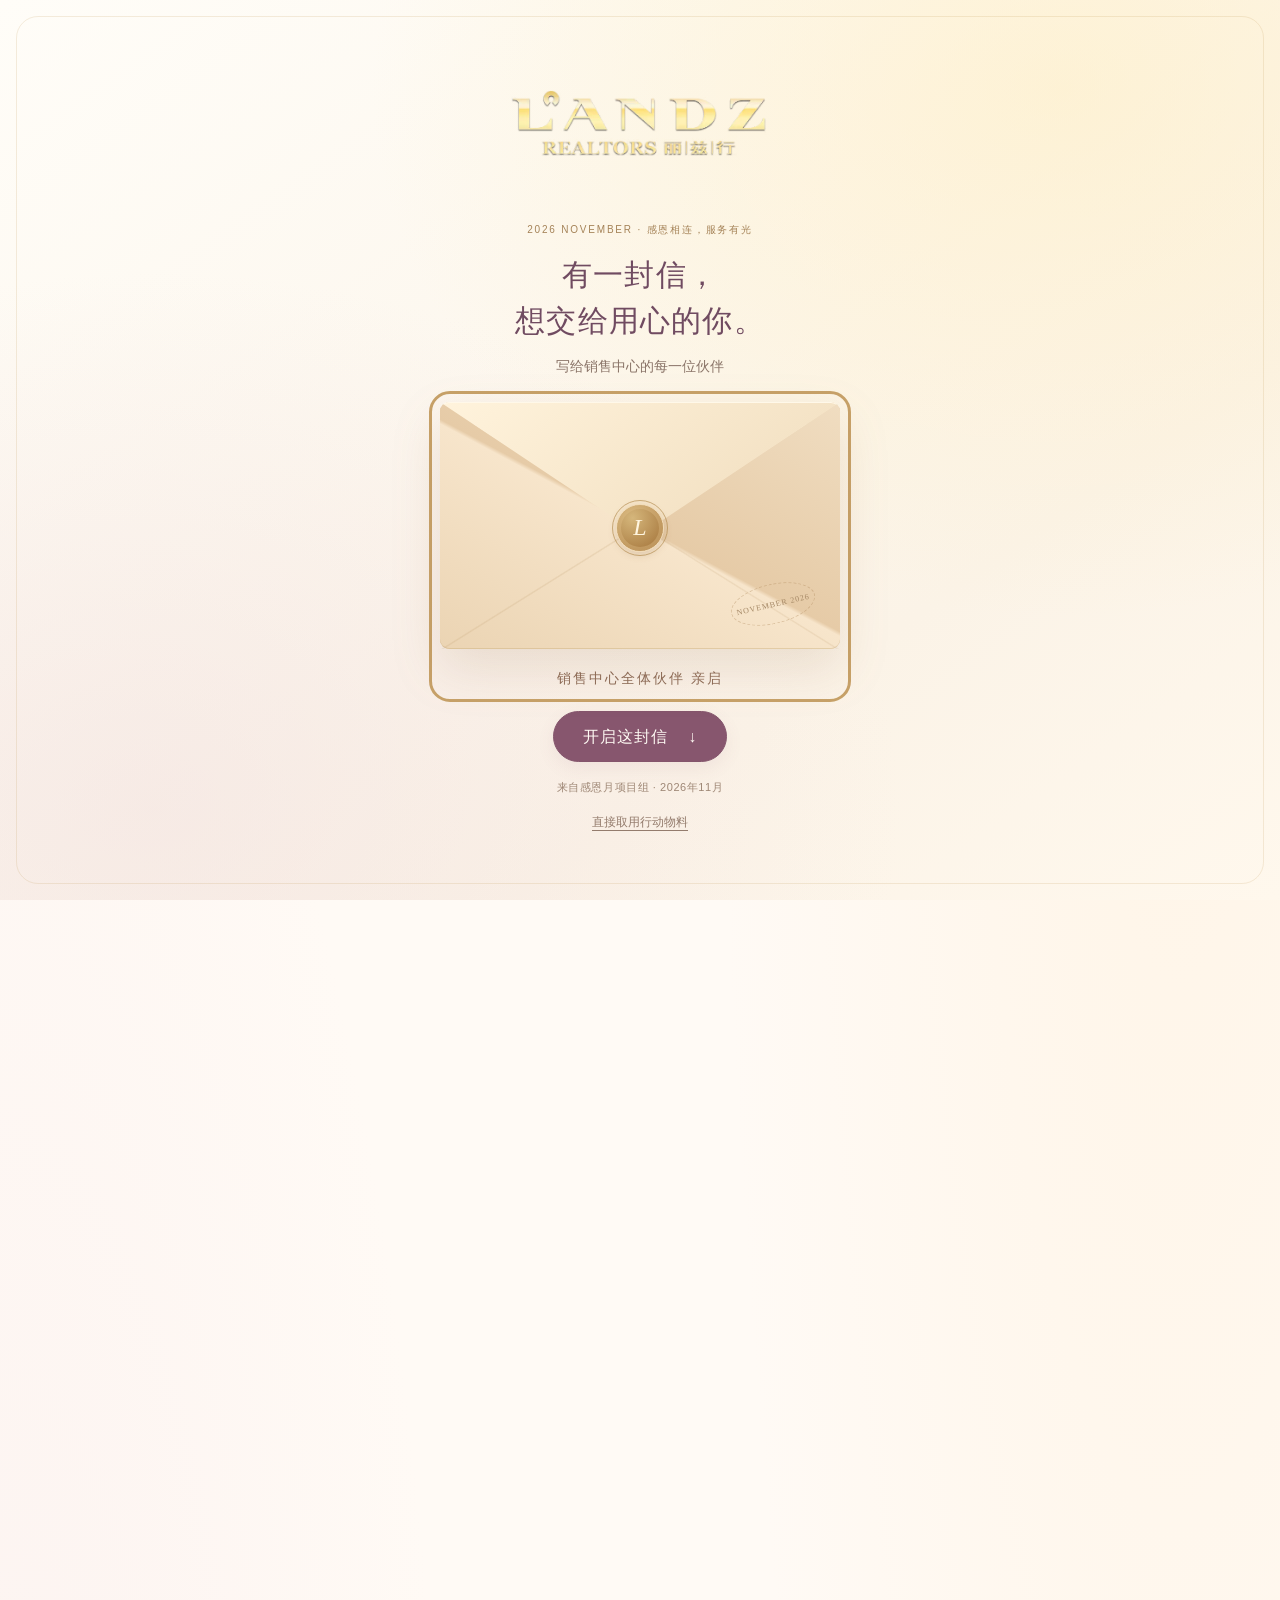
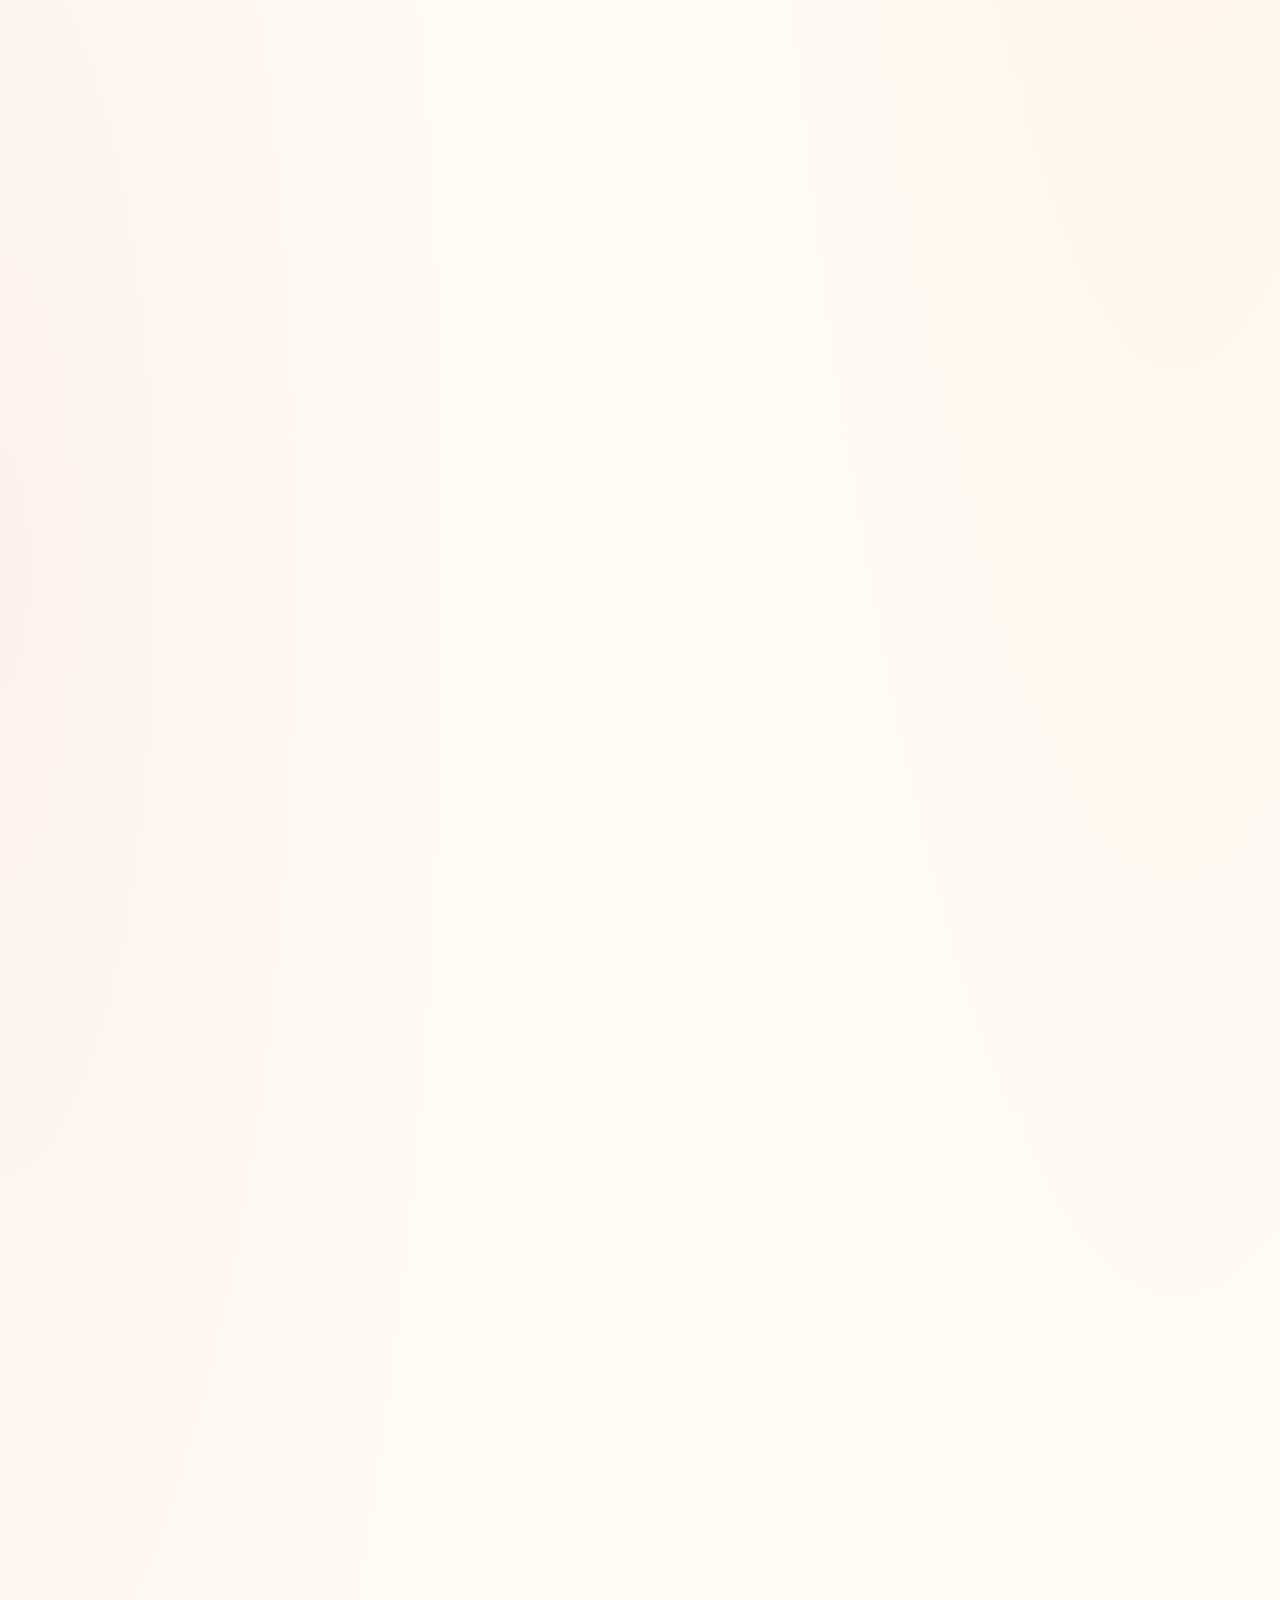
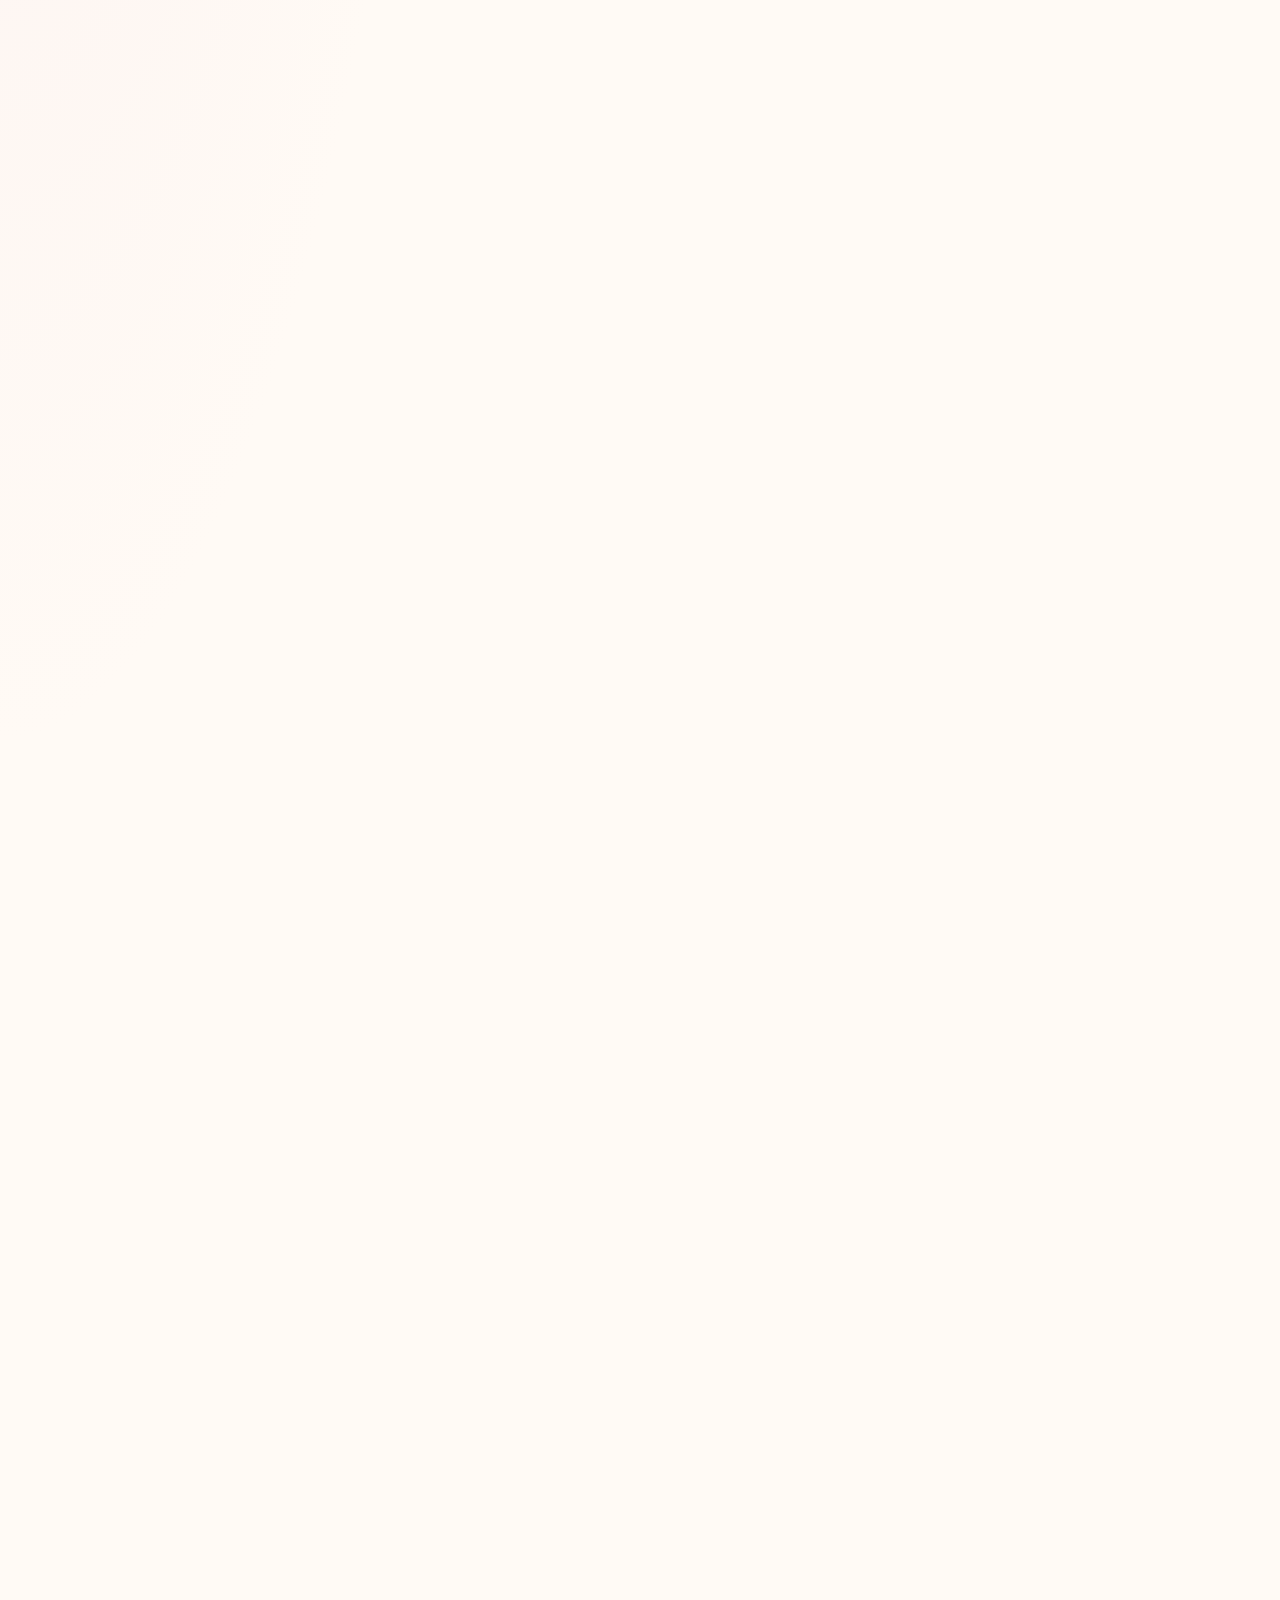
==== index.html @ ee21bde1 "Publish Shenzhen gratitude website" ====
<!doctype html>
<html lang="zh-CN">
<head>
  <meta charset="utf-8">
  <meta name="viewport" content="width=device-width,initial-scale=1,viewport-fit=cover">
  <meta name="theme-color" content="#fff8ee">
  <meta name="description" content="丽兹行深圳感恩连接行动包。制作线上贺卡、选用表达文案、挑选伴手礼。">
  <title>丽兹行深圳感恩连接行动包｜贺卡・文案・伴手礼</title>
  <link rel="stylesheet" href="style.css?v=20261102-scene-directory">
  <link rel="stylesheet" href="card-maker.css?v=20261102-professional-trim-v2">
  <link rel="stylesheet" href="inline-material-upload.css?v=20261102-professional-trim-v2">
  <link rel="stylesheet" href="private-feedback.css?v=20261102-professional-trim-v2">
  <link rel="stylesheet" href="shenzhen.css?v=20261110-records">
  <link rel="stylesheet" href="featured-request.css?v=20261110-feedback-visibility">
  <link rel="stylesheet" href="gift-materials.css?v=20261111-gift-materials">
</head>
<body class="letter-arrival">
  <div class="site-grain" aria-hidden="true"></div>
  <section id="letter-entry" class="letter-entry" role="dialog" aria-modal="true" aria-labelledby="letter-entry-title" aria-busy="true">
    <div class="letter-entry-inner">
      <div class="entry-brand"><img src="assets/landz-logo.png" alt="LANDZ REALTORS 丽兹行"></div>
      <p class="entry-kicker">2026 NOVEMBER · 感恩相连，服务有光</p>
      <h1 id="letter-entry-title">有一封信，<br>想交给用心的你。</h1>
      <p class="entry-intro">写给销售中心的每一位伙伴</p>
      <button id="open-partner-letter" class="envelope-open" type="button" aria-label="开启写给伙伴的信" disabled>
        <span class="envelope-art" aria-hidden="true"><span class="envelope-back"></span><span class="envelope-note"><small>致销售中心全体伙伴</small><strong>谢谢你的每一份用心</strong></span><span class="envelope-flap"></span><span class="envelope-front"></span><span class="envelope-seal">L</span></span>
        <span class="envelope-address">销售中心全体伙伴 亲启</span>
      </button>
      <button class="entry-open-label" type="button" data-open-letter disabled><span id="entry-open-text">正在准备这封信…</span><span aria-hidden="true">↓</span></button>
      <p class="entry-footnote">来自感恩月项目组 · 2026年11月</p>
      <button id="skip-letter-entry" class="entry-skip" type="button" disabled>直接取用行动物料</button>
    </div>
  </section>
  <header class="site-header">
    <a class="brand" href="./" aria-label="丽兹行深圳感恩连接行动包首页"><span class="brand-mark"><img src="assets/landz-logo.png" alt="LANDZ REALTORS 丽兹行"></span><span class="brand-chinese">丽兹行<span>深圳感恩连接行动包</span></span></a>
    <div class="header-right"><span class="month-label">NOVEMBER · 2026</span></div>
  </header>
  <main id="app"><div class="loading-state"><span class="loading-orbit"></span><p>正在打开感恩连接行动包…</p></div></main>
  <footer class="site-footer"><span>LANDZ · 丽兹行</span><p>让感谢被听见，让服务被感受到。</p><div><a href="#start">回到伙伴来信</a><a href="qr.html">行动包二维码</a></div></footer>
  <nav id="mobile-nav" class="mobile-nav" aria-label="行动快捷导航"></nav>
  <div id="toast" class="toast" role="status" aria-live="polite"></div>
  <script src="backend-config.js?v=20261110-jinshuju-success"></script>
  <script src="supabase-adapter.js?v=20261102-professional-trim-v2"></script>
  <script src="assets.js?v=20261102-professional-trim-v2"></script>
  <script src="content-data.js?v=20261103-shanghai-report"></script>
  <script src="shenzhen-content.js?v=20261110-order"></script>
  <script src="gift-materials.js?v=20261111-gift-materials"></script>
  <script src="feedback-form.js?v=20261110-feedback-visibility"></script>
  <script src="card-maker.js?v=20261105-duplex-original-logo"></script>
  <script src="inline-material-upload.js?v=20261102-professional-trim-v2"></script>
  <script src="private-feedback.js?v=20261102-professional-trim-v2"></script>
  <script src="app.js?v=20261111-gift-materials"></script>
</body>
</html>
---- style.css ----
@charset "UTF-8";
:root{--ink:#292337;--muted:#766d81;--purple:#725691;--purple-dark:#604376;--lilac:#f0e8f8;--lilac-light:#f8f5fc;--line:#e8e1ef;--gold:#b6945e;--white:#fff;--radius:22px;--shadow:0 16px 48px #4a2a6a09;font-family:Inter,"PingFang SC","Microsoft YaHei",sans-serif;color:var(--ink);background:#fcfafc;font-synthesis:none;scroll-behavior:smooth}
*{box-sizing:border-box}body{margin:0}a{color:inherit;text-decoration:none}button,input,select,textarea{font:inherit}button,a,input,select,textarea{-webkit-tap-highlight-color:transparent}button{cursor:pointer}button:focus-visible,a:focus-visible,input:focus-visible,select:focus-visible,textarea:focus-visible{outline:3px solid #b09ac8;outline-offset:3px}button:disabled{cursor:default;opacity:.55}img{max-width:100%}.site-grain{position:fixed;inset:0;pointer-events:none;opacity:.13;z-index:-1;background-image:url("data:image/svg+xml,%3Csvg viewBox='0 0 180 180' xmlns='http://www.w3.org/2000/svg'%3E%3Cfilter id='n'%3E%3CfeTurbulence type='fractalNoise' baseFrequency='.8' numOctaves='3' stitchTiles='stitch'/%3E%3C/filter%3E%3Crect width='100%25' height='100%25' opacity='.22' filter='url(%23n)'/%3E%3C/svg%3E")}.site-header{max-width:1280px;margin:auto;padding:25px 42px;display:flex;align-items:center;justify-content:space-between;gap:20px}.brand{display:flex;align-items:center;gap:13px}.brand-mark{font-family:Georgia,serif;color:var(--purple);font-size:28px;letter-spacing:1.7px}.brand-chinese{border-left:1px solid #cbbddd;padding-left:13px;font-size:15px;font-weight:700;line-height:1.35;letter-spacing:1px}.brand-chinese>span{display:block;font-size:10px;font-weight:400;letter-spacing:.8px;color:var(--muted);margin-top:3px}.header-right{display:flex;align-items:center;gap:26px}.month-label{font-size:10px;color:var(--muted);letter-spacing:1.8px}.admin-link{font-size:12px;color:var(--muted)}.admin-link span{padding-left:7px}.page-shell{max-width:1180px;margin:auto;padding:0 26px}.hero{padding:56px 60px 46px;background:linear-gradient(115deg,#eee6f7 0%,#f8f2fa 58%,#f3ede4 100%);border:1px solid #e9dff0;position:relative;overflow:hidden;border-radius:30px}.hero:after{content:"";position:absolute;width:330px;height:330px;right:-100px;top:-90px;border:1px solid #c6b48b50;border-radius:50%;box-shadow:0 0 0 44px #cfb8a910,0 0 0 88px #cfb8a90c;pointer-events:none}.eyebrow{margin:0 0 19px;font-size:11px;font-weight:600;letter-spacing:2.6px;color:var(--purple)}.hero h1{font-weight:500;letter-spacing:1px;font-size:clamp(34px,4.1vw,56px);line-height:1.25;margin:0 0 22px;max-width:700px}.hero h1 em{font-style:normal;color:var(--purple)}.hero .hero-copy{max-width:650px;line-height:1.9;font-size:15px;color:#64576e;margin:0}.hero .hero-copy p{margin:0}.hero-bottom{margin-top:28px;display:flex;flex-wrap:wrap;gap:10px;align-items:center}.pill{display:inline-flex;align-items:center;gap:7px;font-size:11px;border-radius:30px;padding:8px 12px;border:1px solid #d6c8e5;color:#6c527e;background:#ffffff75}.pill:before{content:"";width:5px;height:5px;background:var(--gold);border-radius:50%}.hero-note{font-size:11px;color:#877b8d;letter-spacing:.5px;margin:24px 0 0}.view-switch{display:flex;gap:4px;background:#eee8f1;padding:4px;border-radius:12px;width:max-content;margin:25px 0 0}.view-switch a{padding:9px 16px;font-size:12px;border-radius:8px;color:var(--muted)}.view-switch a.active{background:white;color:var(--purple);box-shadow:0 2px 8px #50405c0c}.quick-grid{display:grid;grid-template-columns:repeat(4,1fr);gap:15px;margin:27px 0 45px}.quick-card{background:var(--white);border:1px solid var(--line);border-radius:18px;padding:22px;display:flex;flex-direction:column;min-height:163px;box-shadow:var(--shadow);transition:.2s}.quick-card:hover{transform:translateY(-3px);border-color:#c8b3df}.quick-top{display:flex;justify-content:space-between;align-items:center}.quick-icon{display:grid;place-items:center;width:36px;height:36px;background:var(--lilac-light);color:var(--purple);border-radius:11px;font-size:19px}.quick-number{font:11px Georgia,serif;color:#b2a3bf}.quick-card h3{font-size:17px;font-weight:600;margin:18px 0 8px}.quick-card p{font-size:12px;color:var(--muted);margin:0;line-height:1.65}.quick-card .arrow{margin-left:auto;color:var(--purple);font-size:15px}.section{margin:48px 0;scroll-margin-top:24px}.section-heading{display:flex;justify-content:space-between;gap:16px;align-items:flex-end;margin-bottom:20px;padding-bottom:14px;border-bottom:1px solid var(--line);position:relative}.section-heading:after{content:"";position:absolute;left:0;bottom:-1px;width:56px;height:2px;background:var(--gold)}.section-kicker{color:var(--gold);letter-spacing:2px;font-size:10px;margin:0 0 7px}.section h2{font-size:25px;font-weight:500;margin:0;letter-spacing:.5px}.section-intro{font-size:13px;color:var(--muted);line-height:1.8;max-width:680px;margin:12px 0 0}.section-number{font:italic 29px Georgia,serif;color:#d8c8e4}.section-link{font-size:12px;color:var(--purple);white-space:nowrap}.consensus-grid{display:grid;grid-template-columns:1.2fr 1fr;gap:18px}.surface{background:white;border:1px solid var(--line);border-radius:var(--radius);padding:28px;box-shadow:var(--shadow)}.surface h3{font-size:17px;margin:0 0 12px;font-weight:600}.surface p{line-height:1.85;color:#6c6275;font-size:13px;margin:0}.surface .reading p{margin:0}.surface .reading>*+*{margin-top:0}.consensus-main{background:linear-gradient(130deg,#f6f0fb,#fff);padding:32px}.quote-line{font-size:22px!important;line-height:1.65!important;color:#6c4d87!important;font-weight:500;margin-bottom:16px!important}.small-chapter{display:flex;gap:13px;padding:14px 0;border-top:1px solid var(--line)}.small-chapter:first-child{border-top:0;padding-top:0}.small-chapter:last-child{padding-bottom:0}.small-chapter>b{font:16px Georgia,serif;color:var(--gold);min-width:24px}.small-chapter h4{font-size:13px;margin:0 0 4px}.small-chapter p{font-size:12px;line-height:1.75}.callout{display:flex;gap:15px;align-items:flex-start;background:var(--lilac-light);border-left:3px solid #b599d2;border-radius:0 12px 12px 0;padding:17px 20px;margin-top:17px;font-size:12px;color:#72607f;line-height:1.85}.callout p{margin:0}.callout strong{color:#665174}.action-steps{display:flex;gap:20px;margin-top:22px}.action-step{display:flex;gap:10px;flex:1;font-size:12px;line-height:1.7;color:var(--muted)}.action-step b{display:grid;place-items:center;flex:0 0 24px;height:24px;border-radius:50%;background:#eadff3;color:var(--purple);font-size:10px}.filters{display:flex;gap:8px;flex-wrap:wrap;margin-bottom:18px}.filter-btn{padding:9px 15px;border:1px solid var(--line);background:white;border-radius:30px;color:#7c6b88;font-size:12px}.filter-btn.active{background:var(--purple);color:white;border-color:var(--purple)}.message-grid{display:grid;grid-template-columns:repeat(2,1fr);gap:16px}.message-card{border:1px solid var(--line);border-radius:18px;background:white;overflow:hidden}.message-card summary{cursor:pointer;list-style:none;display:flex;align-items:center;justify-content:space-between;padding:21px 23px;gap:14px}.message-card summary::-webkit-details-marker{display:none}.message-card summary:after{content:"+";font-size:20px;color:#aa91be;font-weight:300}.message-card[open] summary:after{content:"−"}.message-card h3{font-size:15px;line-height:1.6;margin:0}.message-card .message-inner{padding:0 23px 23px}.tags{display:flex;flex-wrap:wrap;gap:6px;margin-bottom:12px}.tag{font-size:10px;line-height:1.6;padding:3px 8px;border-radius:5px;background:#f3edf7;color:#896d9d}.tag.gold{background:#f8f2e7;color:#9d7a41}.message-text{font-size:13px;line-height:1.95;white-space:pre-wrap;margin:0;color:#5e5567}.message-tip{font-size:11px;line-height:1.7;color:#9b8ba7;margin-top:14px}.card-actions{display:flex;gap:8px;flex-wrap:wrap;margin-top:17px}.btn{display:inline-flex;align-items:center;justify-content:center;gap:8px;border:1px solid #d9cce5;border-radius:9px;padding:10px 15px;font-size:12px;line-height:1.35;color:var(--purple);background:white;min-height:38px}.btn.primary{background:var(--purple);color:white;border-color:var(--purple)}.btn.soft{background:#f5effa;border-color:transparent}.btn:hover{filter:brightness(.97)}.gift-grid{display:grid;grid-template-columns:repeat(3,1fr);gap:16px}.gift-card{border:1px solid var(--line);border-radius:18px;background:#fff;padding:23px;display:flex;flex-direction:column;min-height:300px}.gift-symbol{display:grid;place-items:center;width:44px;height:44px;border-radius:50%;background:linear-gradient(150deg,#f7f0fb,#eee4f6);color:#9a7cad;font-size:22px;margin-bottom:20px}.gift-card h3{font-size:16px;line-height:1.6;margin:0 0 10px}.gift-price{color:var(--purple);font-size:13px;font-weight:600;margin:0 0 14px}.gift-card dl{font-size:11px;line-height:1.8;margin:0 0 15px}.gift-card dt{color:#a395aa;display:inline}.gift-card dt:after{content:" · "}.gift-card dd{display:inline;margin:0;color:#6d6276}.gift-card dd:after{content:"";display:block}.gift-link{margin-top:auto}.gift-link small{display:block;color:#a08eac;font-size:10px;margin-top:8px;line-height:1.6}.gift-note{font-size:11px!important;color:#9c8da8!important;line-height:1.7!important;margin-top:11px!important}.material-list{display:grid;grid-template-columns:repeat(2,1fr);gap:14px}.material-row{display:flex;align-items:center;gap:16px;padding:20px;border:1px solid var(--line);border-radius:15px;background:white}.file-icon{font-size:11px;font-weight:700;display:grid;place-items:center;flex:0 0 42px;height:49px;border:1px solid #d9cce7;border-radius:8px;color:#8b6da0;background:#f8f3fc}.file-info{min-width:0;flex:1}.file-info h3{font-size:13px;margin:0 0 6px;overflow-wrap:anywhere}.file-info p{font-size:10px;color:var(--muted);margin:0;line-height:1.7}.material-row .btn{font-size:11px;padding:8px 11px;min-height:34px}.empty-state{padding:29px;border:1px dashed #d7c7e2;border-radius:18px;background:#fbf8fe;text-align:center;grid-column:1/-1}.empty-state strong{display:block;font-size:15px;color:#7e648f;font-weight:500;margin-bottom:8px}.empty-state p{font-size:12px;color:var(--muted);margin:0;line-height:1.85}.professional-intro{display:grid;grid-template-columns:repeat(2,1fr);gap:16px;margin-bottom:18px}.professional-card{border:1px solid var(--line);border-radius:15px;padding:21px;background:white}.professional-card h3{font-size:14px;margin:0 0 9px}.professional-card p{font-size:12px;color:var(--muted);margin:0;line-height:1.8}.editor-field{display:block;font-size:12px;color:#7a648a;margin-bottom:9px}.transaction-editor{width:100%;min-height:220px;resize:vertical;border:1px solid #d9cbe5;border-radius:12px;padding:18px;color:#655771;line-height:1.85;font-size:13px;background:#fff}.story-layout{display:grid;grid-template-columns:1fr 1fr;gap:18px}.story-banner{background:linear-gradient(130deg,#ece2f5,#f7f2ed);padding:34px;border:1px solid #e5daed;border-radius:22px}.story-banner h3{font-size:27px;font-weight:500;line-height:1.5;margin:0 0 17px;color:#705086}.story-banner p{font-size:13px;line-height:1.9;color:#806c8c;margin:0}.story-question{font-size:14px!important;margin-top:20px!important;color:#715185!important}.generic-list{margin:0;padding:0;list-style:none}.generic-list li{padding:9px 0;border-bottom:1px solid #eee7f3;font-size:13px;line-height:1.85;color:#6b6073}.generic-list li:last-child{border-bottom:0}.generic-list li strong{color:#6b4e80}.reading{font-size:13px;line-height:1.9;color:#6d6176}.reading p{margin:0}.reading ul{padding-left:19px;margin:0}.reading li{margin:0}.reading strong{color:#6e4d87}.reading h4{font-size:14px;color:#5e456f;margin:12px 0 4px}.reading h4:first-child{margin-top:0}.reading .property{margin:5px 0}.reading .property-label{font-weight:600;color:#76568b}.reading .property .reading{display:inline}.reading .reading-array{display:grid;gap:7px}.reading .reading-object{border-left:2px solid #e5d7ef;padding-left:13px;margin:10px 0}.reading .reading-object:first-child{margin-top:0}.project-hero{padding-bottom:34px}.project-hero h1{font-size:40px}.project-nav{display:flex;gap:7px;flex-wrap:wrap;margin:25px 0 0}.project-nav a{font-size:11px;color:#7d658e;padding:8px 11px;background:#ffffff80;border:1px solid #ded0e8;border-radius:7px}.metric-grid{display:grid;grid-template-columns:repeat(3,1fr);gap:14px;margin:24px 0}.metric-card{border:1px solid var(--line);border-radius:17px;padding:21px;background:white}.metric-card .label{font-size:11px;color:var(--muted);margin:0 0 9px}.metric-card strong{font:32px Georgia,serif;color:var(--purple);font-weight:400}.metric-card small{display:block;font-size:10px;color:#9a8ba5;line-height:1.6;margin-top:9px}.goal-headline{font-size:23px!important;color:#6f5084!important;font-weight:500;line-height:1.65!important;margin-bottom:19px!important}.goals-columns{display:grid;grid-template-columns:1fr 1fr;gap:18px}.goal-block{margin-top:20px}.goal-block h3{font-size:15px;color:#72518b;margin-bottom:10px}.numbered-item{display:flex;align-items:flex-start;gap:10px;margin:0;font-size:13px;line-height:1.95;color:#6e6277}.numbered-item>b{flex:0 0 20px;color:#8f6ca6}.numbered-item+.numbered-item{margin-top:0}.subgoal-grid{display:grid;grid-template-columns:repeat(3,1fr);gap:16px}.subgoal-card{border:1px solid var(--line);border-radius:20px;background:white;overflow:hidden}.subgoal-top{padding:25px;border-bottom:1px solid var(--line);background:#f9f5fc}.subgoal-top .no{font:30px Georgia,serif;color:#b9a1ca}.subgoal-top h3{font-size:18px;margin:13px 0 9px;line-height:1.55}.subgoal-top p{font-size:12px;color:var(--muted);line-height:1.85;margin:0}.subgoal-body{padding:23px}.support-label{font-size:10px;letter-spacing:1px;color:#ac8952;margin:0 0 12px}.support-item{padding:10px 0;border-bottom:1px solid var(--line)}.support-item:last-child{border-bottom:0}.support-item h4{font-size:13px;line-height:1.7;color:#74558a;margin:0 0 6px}.support-item p{font-size:11px;line-height:1.85;color:#8d7c99;margin:0}.foundation{margin-top:16px;border-top:1px dashed #dacde5;padding-top:14px}.foundation summary{font-size:11px;cursor:pointer;color:#8d7b99}.foundation .reading{font-size:11px;margin-top:10px}.role-grid{display:grid;grid-template-columns:repeat(5,1fr);gap:12px}.role-card{background:white;border:1px solid var(--line);border-radius:16px;padding:22px 18px}.role-card h3{font-size:14px;margin:0 0 12px;color:#73558a}.role-card .reading{font-size:11px;line-height:1.9}.timeline{position:relative;padding-left:25px}.timeline:before{content:"";position:absolute;top:15px;bottom:20px;width:1px;left:7px;background:#dfd1e9}.timeline-item{display:grid;grid-template-columns:125px 1fr;gap:18px;padding:0 0 24px;position:relative}.timeline-item:before{content:"";position:absolute;left:-22px;top:7px;width:9px;height:9px;background:#ac8cc4;border:2px solid #f7f1fc;border-radius:50%}.timeline-date{font-size:12px;color:#86619f;line-height:1.75;padding-top:2px}.timeline-content{border:1px solid var(--line);background:white;border-radius:15px;padding:20px 23px}.timeline-content h3{font-size:15px;margin:0 0 10px}.timeline-content .reading{font-size:12px}.timeline-meta{font-size:10px;color:#9b86a9;line-height:1.85;border-top:1px solid #eee6f5;padding-top:12px;margin-top:12px}.fees-grid{display:grid;grid-template-columns:1fr 1fr;gap:20px}.fee-table{width:100%;border-collapse:collapse;font-size:12px}.fee-table th{text-align:left;background:#f4edf9;font-size:11px;color:#8b6a9f;font-weight:500;padding:13px}.fee-table td{padding:12px 13px;border-bottom:1px solid #eee6f3;color:#786684}.fee-table td:last-child{font-weight:600;color:#78528e}.calculator{background:linear-gradient(145deg,#f4edf9,#fcf9ff);border:1px solid #e3d6ec;border-radius:19px;padding:27px}.calculator h3{font-size:17px;font-weight:500;color:#705285;margin:0 0 20px}.calc-field{margin-bottom:15px}.calc-field label{display:block;font-size:11px;color:#8b729c;margin-bottom:8px}.calc-field input{width:100%;padding:11px 12px;border:1px solid #daccdf;border-radius:8px;background:#ffffffcc;font-size:15px;color:#685172}.calc-output{border-top:1px solid #dfcfe9;padding-top:19px;display:flex;align-items:baseline;justify-content:space-between;gap:10px}.calc-output span{font-size:12px;color:#86619d}.calc-output strong{font:36px Georgia,serif;color:#77508d}.calc-output strong small{font-family:inherit;font-size:12px;padding-left:4px}.calc-explain{font-size:10px;color:#a08aae;line-height:1.8;margin:10px 0 0}.detail-panel{border:1px solid var(--line);border-radius:17px;background:white;margin-bottom:12px}.detail-panel>summary{cursor:pointer;padding:21px 24px;font-size:14px;font-weight:500;color:#705082}.detail-panel>.reading{padding:0 24px 24px}.wide-note{margin:25px 0 0;padding:18px 24px;background:#f4eef8;border-radius:13px;color:#8a719b;font-size:12px;line-height:1.9}.site-footer{max-width:1180px;margin:65px auto 0;border-top:1px solid var(--line);padding:30px 26px 35px;display:flex;align-items:center;gap:25px;flex-wrap:wrap;color:#9d8ba9}.site-footer>span{font:14px Georgia,serif;letter-spacing:1px;color:#8a6ba0}.site-footer p{font-size:11px;flex:1;margin:0}.site-footer>div{display:flex;gap:17px;font-size:10px}.mobile-nav{display:none}.toast{position:fixed;left:50%;bottom:28px;transform:translate(-50%,20px);background:#4c365e;color:white;font-size:12px;padding:13px 22px;border-radius:30px;box-shadow:0 10px 30px #4b2d6a20;opacity:0;pointer-events:none;transition:.2s;z-index:100}.toast.show{opacity:1;transform:translate(-50%,0)}.loading-state{min-height:60vh;display:grid;align-content:center;justify-items:center;gap:20px;font-size:13px;color:#9b83ad}.loading-orbit{width:38px;height:38px;border:1px solid #e1d2ed;border-top-color:#9776b0;border-radius:50%;animation:spin 1.2s linear infinite}@keyframes spin{to{transform:rotate(360deg)}}.error-state{margin:40px auto;max-width:600px;padding:35px;border:1px solid #e3d4eb;background:#f8f2fc;border-radius:20px;color:#8c699e;line-height:1.9}.error-state h1{font-size:22px}.print-label{display:none}.more-content{margin-top:18px}.more-content summary{font-size:12px;color:#8d729f;cursor:pointer}.more-content>.reading{margin-top:15px}.workshop-bar{display:flex;justify-content:space-between;gap:20px;align-items:center;margin-top:18px;padding:21px 25px;border:1px solid #e1d1ec;border-radius:15px;background:#f6f0fa}.workshop-bar h3{font-size:14px;margin:0 0 7px;color:#7b588f}.workshop-bar p{margin:0;font-size:11px;color:#9e87ad;line-height:1.8}.acceptance-card{border:1px solid var(--line);border-radius:17px;padding:24px;background:white}.audience-grid{display:grid;grid-template-columns:repeat(4,1fr);gap:12px}.audience-card{border:1px solid var(--line);border-radius:15px;padding:20px;background:white}.audience-card:first-child{background:#f3eaf9;border-color:#cdb3e0}.audience-card h3{font-size:14px;line-height:1.6;margin:0 0 8px;color:#77528f}.audience-card p{font-size:11px;line-height:1.9;color:#8f799e;margin:0}.table-wrap{overflow:auto;border:1px solid var(--line);border-radius:14px}.data-table{width:100%;border-collapse:collapse;font-size:12px;background:white}.data-table th{background:#f5f0f9;color:#8b6e9e;font-size:11px;text-align:left;font-weight:500}.data-table th,.data-table td{padding:13px 15px;line-height:1.8;vertical-align:top;border-bottom:1px solid #eee6f3}.data-table td{color:#786883}.data-table tr:last-child td{border-bottom:0}.jump-target{scroll-margin-top:20px}
@media(max-width:1000px){.hero{padding:43px}.role-grid{grid-template-columns:repeat(3,1fr)}.subgoal-grid{grid-template-columns:1fr}.subgoal-card{display:grid;grid-template-columns:1fr 1.4fr}.subgoal-top{border-bottom:0;border-right:1px solid var(--line)}.gift-grid{grid-template-columns:repeat(2,1fr)}.professional-intro{grid-template-columns:1fr}.professional-card{display:grid;grid-template-columns:120px 1fr;gap:10px}.audience-grid{grid-template-columns:repeat(2,1fr)}}
@media(max-width:700px){:root{--radius:17px}.site-header{padding:19px 20px;gap:12px}.brand-mark{font-size:23px}.brand-chinese{font-size:12px;padding-left:10px}.brand-chinese>span{font-size:9px}.header-right{gap:10px}.month-label{display:none}.admin-link{font-size:10px}.page-shell{padding:0 16px}.hero{padding:34px 25px 28px;border-radius:23px}.hero h1{font-size:35px;letter-spacing:0;line-height:1.3;margin-bottom:18px}.hero:after{right:-170px;top:-170px}.eyebrow{font-size:9px;letter-spacing:2px;margin-bottom:16px}.hero .hero-copy{font-size:13px;line-height:1.95}.hero-bottom{margin-top:22px;gap:7px}.pill{font-size:9px;padding:7px 10px}.hero-note{font-size:10px;line-height:1.8;margin-top:17px}.view-switch{margin-top:19px}.view-switch a{font-size:11px;padding:8px 12px}.quick-grid{grid-template-columns:1fr 1fr;gap:10px;margin:18px 0 32px}.quick-card{padding:17px;min-height:145px;border-radius:15px}.quick-card h3{font-size:15px;margin-top:15px}.quick-card p{font-size:10px;line-height:1.7}.quick-icon{width:30px;height:30px;font-size:17px}.section{margin:34px 0;scroll-margin-top:15px}.section-heading{margin-bottom:16px;gap:8px}.section h2{font-size:22px}.section-kicker{font-size:8px;letter-spacing:1.5px}.section-intro{font-size:11px;line-height:1.9}.section-number{font-size:25px}.consensus-grid,.goals-columns,.story-layout,.fees-grid{grid-template-columns:1fr}.surface{padding:23px}.consensus-main{padding:25px}.quote-line{font-size:21px!important}.surface p{font-size:12px}.action-steps{display:grid;gap:11px}.action-step{font-size:11px;align-items:center}.message-grid{grid-template-columns:1fr;gap:11px}.message-card summary{padding:18px 20px}.message-card h3{font-size:14px}.message-card .message-inner{padding:0 20px 20px}.message-text{font-size:12px;line-height:1.95}.filters{gap:7px;margin-bottom:15px}.filter-btn{padding:8px 12px;font-size:10px}.gift-grid{grid-template-columns:1fr 1fr;gap:10px}.gift-card{padding:17px;min-height:320px;border-radius:15px}.gift-symbol{width:36px;height:36px;font-size:18px;margin-bottom:14px}.gift-card h3{font-size:13px;line-height:1.75}.gift-price{font-size:11px;line-height:1.7}.gift-card dl{font-size:10px;line-height:1.85}.gift-card .btn{width:100%;font-size:10px;padding:9px}.gift-link small,.gift-note{font-size:9px!important}.material-list{grid-template-columns:1fr}.material-row{padding:16px;gap:12px}.file-icon{width:35px;flex-basis:35px;height:42px;font-size:9px}.file-info h3{font-size:12px}.file-info p{font-size:9px}.empty-state{padding:24px 18px}.empty-state strong{font-size:13px}.empty-state p{font-size:11px}.professional-card{display:block;padding:19px}.professional-card h3{font-size:13px}.professional-card p{font-size:11px}.transaction-editor{font-size:12px;padding:15px}.story-banner{padding:27px}.story-banner h3{font-size:24px}.story-banner p{font-size:12px}.reading{font-size:12px;line-height:1.95}.reading h4{font-size:13px}.project-hero h1{font-size:29px}.project-nav{gap:6px}.project-nav a{font-size:9px;padding:7px 9px}.metric-grid{gap:8px;margin:16px 0}.metric-card{padding:16px 12px;border-radius:13px}.metric-card .label{font-size:9px;line-height:1.6}.metric-card strong{font-size:25px}.metric-card small{font-size:8px}.goal-headline{font-size:19px!important}.numbered-item{font-size:12px;gap:7px;line-height:1.95}.subgoal-card{display:block}.subgoal-top{border-right:0;border-bottom:1px solid var(--line);padding:22px}.subgoal-top .no{font-size:25px}.subgoal-top h3{font-size:17px}.subgoal-body{padding:21px}.role-grid{grid-template-columns:1fr;gap:10px}.role-card{padding:20px}.role-card h3{font-size:14px}.role-card .reading{font-size:12px}.timeline{padding-left:18px}.timeline:before{left:3px}.timeline-item{grid-template-columns:1fr;gap:9px;padding-bottom:20px}.timeline-item:before{left:-18px;top:6px}.timeline-date{font-size:11px}.timeline-content{padding:18px 20px}.timeline-content h3{font-size:14px}.timeline-content .reading{font-size:11px}.timeline-meta{font-size:9px}.callout{font-size:11px;padding:15px 16px}.fees-grid{gap:14px}.fee-table{font-size:11px}.fee-table th{font-size:10px}.fee-table th,.fee-table td{padding:11px 12px}.calculator{padding:22px}.detail-panel>summary{font-size:13px;padding:19px 20px}.detail-panel>.reading{padding:0 20px 20px}.site-footer{padding:25px 20px 110px;margin-top:40px;gap:13px}.site-footer>span{font-size:12px}.site-footer p{font-size:10px;flex:auto}.site-footer>div{width:100%;font-size:9px;gap:14px}.mobile-nav{display:flex;position:fixed;bottom:0;left:0;right:0;background:#ffffffed;border-top:1px solid #e6dbed;padding:10px 8px calc(9px + env(safe-area-inset-bottom));justify-content:space-around;z-index:50;backdrop-filter:blur(15px)}.mobile-nav a{display:flex;flex-direction:column;align-items:center;gap:5px;font-size:9px;color:#8f769f;min-width:50px}.mobile-nav a>span{font-size:17px}.mobile-nav a.active{color:#6d438c}.toast{bottom:90px;font-size:11px;max-width:90vw;text-align:center;width:max-content}.workshop-bar{align-items:flex-start;padding:19px;gap:12px}.workshop-bar .btn{font-size:10px;padding:9px 11px;flex-shrink:0}.workshop-bar h3{font-size:13px}.workshop-bar p{font-size:10px}.audience-grid{gap:10px}.audience-card{padding:17px}.audience-card h3{font-size:12px}.audience-card p{font-size:10px}.data-table{min-width:570px;font-size:11px}.data-table th{font-size:10px}.data-table th,.data-table td{padding:11px 13px}}
@media(prefers-reduced-motion:reduce){*{scroll-behavior:auto!important;animation:none!important;transition:none!important}}
.tag.availability{background:#faf0e2;color:#9a753c}.gift-delivery{border-top:1px solid var(--line);margin-top:12px;padding-top:11px}.gift-delivery summary{font-size:10px;line-height:1.75;color:#9b7b45;cursor:pointer}.gift-delivery p{font-size:10px;line-height:1.85;color:#9984a6;margin:8px 0 0}.audience-card .tag{margin-bottom:10px}@media(max-width:700px){.gift-delivery summary,.gift-delivery p{font-size:9px}.gift-card .quick-top{gap:5px;align-items:flex-start}.gift-card .tag{font-size:8px;padding:3px 5px}}
.numbered-item p,.reading p,.goal-block p{margin:0;padding:0}.numbered-item p:empty,.reading p:empty{display:none}.numbered-item strong,.property-label,.support-item h4,.goal-block h3{font-weight:700;color:var(--purple)}.template-downloads{border:1px solid var(--line);border-radius:16px;padding:20px 23px;background:#fff}.template-downloads>summary{font-size:13px;font-weight:600;color:var(--purple)}.template-intro{font-size:11px;line-height:1.85;color:var(--muted);margin:15px 0}.template-gallery{display:grid;grid-template-columns:repeat(3,1fr);gap:16px}.template-card{border:1px solid var(--line);border-radius:14px;overflow:hidden;background:#fff}.template-preview{display:block;background:#f4eef9;overflow:hidden}.template-preview.online{aspect-ratio:3/4}.template-preview.offline{aspect-ratio:148/105}.template-preview img{display:block;width:100%;height:100%;object-fit:contain}.template-info{padding:17px}.template-info h3{font-size:14px;font-weight:600;color:#72528a;margin:10px 0 8px}.template-info>p{font-size:10px;color:#9b87a8;line-height:1.7;margin:0}.template-info .card-actions{gap:6px;margin-top:13px}.template-info .btn{font-size:10px;padding:8px 10px;min-height:33px}@media(max-width:700px){.template-downloads{padding:18px 16px}.template-gallery{grid-template-columns:1fr 1fr;gap:10px}.template-info{padding:13px}.template-info h3{font-size:12px}.template-info .card-actions{display:grid;gap:6px}.template-info .btn{font-size:9px}.template-intro{font-size:10px}}
@media print{.site-header,.site-footer,.mobile-nav,.view-switch,.filters,.card-actions,.admin-link,.quick-grid,.project-nav,.calculator,.toast{display:none!important}body{background:white}.page-shell{max-width:none;padding:0}.hero{padding:22px;border-radius:0;background:#f7f2fa;break-inside:avoid}.hero h1{font-size:28px}.hero:after{display:none}.section{margin:24px 0;break-inside:auto}.surface,.role-card,.subgoal-card,.gift-card,.message-card,.timeline-content{box-shadow:none;break-inside:avoid}.subgoal-grid,.role-grid,.gift-grid,.message-grid{display:block}.subgoal-card,.role-card,.gift-card,.message-card{margin-bottom:12px}.section h2{font-size:20px}.section-number{display:none}details{display:block}details>*{display:block!important}details>summary{list-style:none}.material-list{display:block}.material-row{margin-bottom:10px}.story-layout,.consensus-grid,.goals-columns,.fees-grid{display:block}.surface{margin-bottom:14px}.reading,.numbered-item{font-size:11px}.timeline-item{grid-template-columns:100px 1fr}.print-label{display:block}}
/* Sales-center action pack: a quiet directory and tools within reach. */
.site-header{max-width:1480px;padding:26px 34px}.sales-layout{display:grid;grid-template-columns:210px minmax(0,1fr);gap:34px;max-width:1480px;margin:0 auto;padding:0 34px}.sales-body.page-shell{max-width:none;min-width:0;padding:0;width:100%}.sales-directory{position:sticky;top:22px;align-self:start;max-height:calc(100vh - 44px);overflow:auto;padding:28px 0 20px}.directory-title>span{display:block;color:var(--gold);font-size:9px;letter-spacing:1.8px;margin-bottom:14px}.directory-title h2{font-size:23px;line-height:1.5;font-weight:500;color:#684d7e;margin:0 0 12px}.directory-title p{font-size:11px;line-height:1.9;color:#9a88a7;margin:0 0 23px}.directory-links{display:grid;gap:5px}.directory-links>a{display:flex;gap:10px;align-items:flex-start;padding:12px 11px;border:1px solid transparent;border-radius:11px;color:#8b769a;transition:background .2s,border-color .2s}.directory-links>a>span{font:11px Georgia,serif;flex:0 0 21px;padding-top:2px;color:#ae98bd}.directory-links>a>b{font-size:11px;font-weight:500;line-height:1.7}.directory-links>a:hover,.directory-links>a.active{background:#f1eaf8;border-color:#e3d8ec;color:#6d4b89}.directory-links>a.active>b{font-weight:650}.directory-links .directory-extra{border-top:1px solid #e9e0ef;border-radius:0;margin-top:10px;padding-top:19px}.directory-qr{display:flex;align-items:center;justify-content:space-between;border-top:1px solid var(--line);margin-top:21px;padding:20px 10px 0;font-size:10px;color:#9c83ae}.directory-qr>span{font-size:14px}.phone-directory{display:none}.sales-body .hero{padding:48px 45px 40px}.sales-body .hero h1{font-size:clamp(36px,3.8vw,52px)}.sales-body .hero-copy p+p{margin-top:16px}.hero-cta{display:inline-flex;align-items:center;gap:24px;background:#fff9;border:1px solid #d7c5e4;border-radius:11px;padding:13px 17px;font-size:12px;color:#74518d;margin-top:25px}.hero-cta:hover{background:white}.sales-aim{margin:28px 0 0;padding:28px 30px;border:1px solid var(--line);border-radius:21px;background:#fff}.sales-aim>h2{font-size:20px;font-weight:500;margin:0 0 22px;line-height:1.6;color:#6e4f86}.sales-aim-grid{display:grid;grid-template-columns:repeat(3,1fr);gap:25px}.sales-aim-grid article{position:relative}.sales-aim-grid article>b{font:19px Georgia,serif;color:#baa1cc;display:block;margin-bottom:8px}.sales-aim-grid h3{font-size:13px;font-weight:600;line-height:1.75;color:#73558a;margin:0 0 9px}.sales-aim-grid p{font-size:11px;line-height:1.9;color:#92829d;margin:0}.sales-body .quick-grid{margin-bottom:38px}.sales-body .quick-card{padding:20px;min-height:170px}.sales-body .quick-card h3{font-size:15px;line-height:1.65}.sales-body .quick-card p{font-size:11px;line-height:1.85}.sales-body .professional-intro{grid-template-columns:repeat(2,1fr)}.closing-banner{border:1px solid #e4d8ed;border-radius:24px;padding:37px 41px;background:linear-gradient(125deg,#eee5f7,#f8f4ef)}.closing-banner .closing-lead{font-size:27px;line-height:1.7;color:#73508b;margin:0 0 22px;letter-spacing:.5px}.closing-banner>p:not(.closing-lead){font-size:13px;line-height:1.95;color:#8c729e;margin:0}.closing-banner .card-actions{margin-top:25px}.story-support>.reading{padding:20px 23px;border:1px solid var(--line);border-radius:16px;background:white}.story-support .generic-list{margin:14px 0}.support-panel>summary{display:flex;justify-content:space-between;gap:16px;align-items:center;list-style:none}.support-panel>summary:after{content:'＋';color:#a08aaf;font-size:18px}.support-panel[open]>summary:after{content:'−'}.support-panel>summary>span{font-weight:600}.support-panel>summary>small{font-size:10px;color:#ab95b8;font-weight:400;margin-left:auto}.support-panel .workshop-bar{margin-top:0}.support-panel .fees-grid{margin-top:6px}.support-panel .surface{padding:23px}.support-rules{border-top:1px solid var(--line);margin-top:21px;padding-top:20px}.support-rules h4{margin:0 0 10px;font-size:13px}.support-rules>p{margin:0;line-height:1.95}.support-rules>p+p{margin-top:8px}.site-footer{max-width:1480px;padding-left:278px;padding-right:34px}.footer-admin{opacity:.7}.footer-admin:hover{opacity:1}
@media(max-width:1100px){.sales-layout{grid-template-columns:minmax(0,1fr);padding:0 28px}.sales-directory{display:none}.phone-directory{display:block;background:#fff;border:1px solid var(--line);border-radius:14px;margin-bottom:18px;padding:14px 18px}.phone-directory>summary{cursor:pointer;display:flex;justify-content:space-between;align-items:center;gap:12px;list-style:none}.phone-directory>summary>span{font-size:12px;color:#74558b;font-weight:600}.phone-directory>summary>b{font-size:10px;font-weight:400;color:#aa94b8}.phone-directory>summary>b:after{content:' ＋';font-size:14px}.phone-directory[open]>summary>b:after{content:' −'}.phone-directory .directory-links{margin-top:14px;grid-template-columns:1fr 1fr}.phone-directory .directory-extra{border:0;padding-top:12px;margin-top:0}.site-footer{padding-left:28px;padding-right:28px}.sales-body .hero{padding:44px}.sales-body .professional-intro{grid-template-columns:repeat(2,1fr)}.sales-body .professional-card{display:block}}
@media(max-width:700px){.site-header{padding:19px 20px}.sales-layout{padding:0 16px}.sales-body .hero{padding:32px 25px 28px}.sales-body .hero h1{font-size:35px}.sales-body .hero-copy{font-size:12px;line-height:1.95}.sales-body .hero-copy p+p{margin-top:13px}.desktop-break{display:none}.hero-cta{margin-top:20px;font-size:11px;padding:11px 14px}.phone-directory{padding:14px 16px;border-radius:12px;margin-bottom:13px}.phone-directory>summary>b{font-size:9px}.phone-directory .directory-links{grid-template-columns:1fr;gap:0}.phone-directory .directory-links>a{padding:10px 8px}.phone-directory .directory-links>a>b{font-size:11px}.phone-directory .directory-links>a>span{font-size:10px}.sales-aim{padding:24px 22px;margin-top:16px;border-radius:17px}.sales-aim>h2{font-size:18px;margin-bottom:18px}.sales-aim-grid{grid-template-columns:1fr;gap:19px}.sales-aim-grid article{padding-left:28px}.sales-aim-grid article>b{position:absolute;left:0;top:1px;font-size:16px}.sales-aim-grid h3{font-size:13px;margin-bottom:6px}.sales-aim-grid p{font-size:11px}.sales-body .quick-grid{margin-bottom:30px}.sales-body .quick-card{padding:17px;min-height:160px}.sales-body .quick-card h3{font-size:14px}.sales-body .quick-card p{font-size:10px}.sales-body .professional-intro{grid-template-columns:1fr;gap:10px}.closing-banner{padding:27px 25px;border-radius:19px}.closing-banner .closing-lead{font-size:23px;line-height:1.7;margin-bottom:18px}.closing-banner>p:not(.closing-lead){font-size:12px}.closing-banner .card-actions{gap:8px}.closing-banner .btn{font-size:11px;padding:11px 13px}.support-panel>summary{flex-wrap:wrap;gap:7px;position:relative;padding-right:37px}.support-panel>summary>small{display:block;margin:0;flex-basis:100%;font-size:10px;line-height:1.7}.support-panel>summary:after{position:absolute;right:19px;top:20px}.support-panel .surface{padding:18px}.support-panel .fee-table th,.support-panel .fee-table td{font-size:10px;padding:11px 10px}.support-panel .workshop-bar{display:block}.support-panel .workshop-bar .btn{margin-top:14px}.site-footer{padding-left:20px;padding-right:20px}.site-footer>div{flex-wrap:wrap}}
@media print{.sales-directory,.phone-directory,.hero-cta{display:none!important}.sales-layout{display:block;padding:0;max-width:none}.sales-body .hero{padding:22px}.sales-body .hero h1{font-size:28px}.sales-aim{padding:20px}.sales-aim-grid{display:block}.sales-aim-grid article{margin-bottom:15px}.closing-banner{padding:24px;background:#f7f2fa}.closing-banner .closing-lead{font-size:23px}.support-panel>summary>small{font-size:10px}}
/* Bright business collection: warm paper, champagne and LANDZ plum. */
:root{--ink:#3f3039;--muted:#7a6c70;--purple:#86516f;--purple-dark:#6e3d59;--lilac:#faf0ed;--lilac-light:#fffaf5;--line:#eaded3;--gold:#b78a48;--shadow:0 18px 50px #724d2310;background:#fffaf2;font-family:"Noto Sans CJK SC","PingFang SC","Microsoft YaHei",sans-serif}
body{background:radial-gradient(ellipse at 92% 3%,#ffeccf66 0,transparent 28%),radial-gradient(ellipse at 0 30%,#f7e6e860 0,transparent 25%),#fffaf5;color:var(--ink)}
.site-grain{opacity:.08}.site-header{max-width:1520px;padding:28px 32px}.brand-mark{color:#a77c3c}.brand-chinese{border-color:#d5b991;color:#5d3b53}.brand-chinese>span,.month-label{color:#947b64}.month-label{border:1px solid #ead7b8;border-radius:30px;padding:9px 14px;background:#fff7e9}.sales-layout{max-width:1520px;grid-template-columns:215px minmax(0,1fr);gap:30px;padding:0 32px}.sales-directory{padding-top:28px}.directory-title>span{color:#b1884d;font-size:9px;letter-spacing:1.6px}.directory-title h2{font-family:"Songti SC","STSong","SimSun",serif;font-weight:600;font-size:25px;line-height:1.45;color:#714765}.directory-title p{color:#927d73;font-size:11px}.directory-links{gap:5px}.directory-links>a{color:#826d73;border-radius:12px;padding:12px 11px}.directory-links>a>b{font-size:12px;font-weight:500}.directory-links>a>span{color:#b09066}.directory-links>a:hover,.directory-links>a.active{background:linear-gradient(105deg,#f6e9df,#f7eef1);border-color:#e7cfc3;color:#78435e}.directory-links .directory-extra{border-color:#eadbd0}.directory-qr{color:#96754c;border-color:#e7d7c4}.phone-directory{background:#fffdf9;border-color:#e7d6c5}.phone-directory>summary>span{color:#82526c}.phone-directory>summary>b{color:#9b8074}
.sales-body .hero{background:radial-gradient(ellipse at 90% 8%,#fff6d3 0,transparent 48%),linear-gradient(115deg,#fff7eb 3%,#f9e8e7 58%,#fef3df 100%);border:1px solid #efd9c1;border-radius:28px;padding:36px 34px;box-shadow:0 20px 60px #a7772910}.hero:after{width:330px;height:330px;right:-140px;top:-160px;border-color:#d3ad7140;box-shadow:0 0 0 32px #e3bf8920,0 0 0 64px #e3bf8910}.hero-layout{position:relative;z-index:1;display:grid;grid-template-columns:minmax(0,1fr) 245px;gap:24px;align-items:center}.hero-content{min-width:0}.hero .eyebrow{font-size:10px;letter-spacing:1.3px;line-height:1.8;color:#a57b42;margin-bottom:12px}.hero-theme{font-size:13px;letter-spacing:2px;color:#9b6e56;margin:0 0 16px}.sales-body .hero h1{font-family:"Songti SC","STSong","SimSun",serif;font-size:clamp(32px,3.4vw,46px);font-weight:600;line-height:1.28;letter-spacing:.7px;margin-bottom:21px}.hero h1 em{color:#82516f}.hero .hero-copy{font-size:13px;color:#77615e;line-height:1.95;max-width:620px}.sales-body .hero-copy p+p{margin-top:12px}.hero-bottom{margin-top:21px;gap:8px}.pill{background:#fffaf0d9;border-color:#e3cba8;color:#8d6851;font-size:10px;padding:7px 11px}.pill:before{background:#be985f}.hero-actions{display:flex;gap:20px;align-items:center;flex-wrap:wrap;margin-top:22px}.hero-cta{margin:0;background:#86516f;border:1px solid #86516f;color:#fff9f3;border-radius:10px;padding:12px 17px;box-shadow:0 8px 20px #8e4e6e1a;font-size:12px;gap:20px}.hero-cta:hover{background:#75435f}.hero-secondary{font-size:12px;color:#956d56;display:inline-flex;gap:12px;align-items:center}.hero-guide{position:relative;align-self:center;padding-bottom:7px}.ip-portrait{position:relative;max-width:245px;aspect-ratio:1;margin:0 auto -8px}.ip-portrait:before{content:'';position:absolute;inset:10% 2% 0;background:radial-gradient(ellipse,#fff5c6 0,#ffe7ba45 50%,transparent 70%);border-radius:50%;z-index:-1}.ip-portrait img{display:block;width:100%;height:100%;object-fit:contain;filter:drop-shadow(0 13px 14px #94724915)}.ip-speech{position:relative;text-align:center;background:#fffdf6e6;border:1px solid #e9d4b0;padding:16px 12px 14px;border-radius:16px;box-shadow:0 12px 30px #a4772a09}.ip-speech>span{display:block;color:#a17a42;font-size:10px;letter-spacing:1px}.ip-speech p{font-size:14px;color:#745366;line-height:1.8;margin:7px 0}.ip-speech small{font-size:9px;color:#a5907d}
.sales-aim{background:#fffefa;border-color:#eadbcb;border-radius:20px;padding:26px 28px;margin-top:22px}.sales-aim>h2{font-family:"Songti SC","STSong","SimSun",serif;color:#684456;font-size:22px;font-weight:600;margin-bottom:20px}.sales-aim-grid{gap:24px}.sales-aim-grid article>b{font-size:22px;color:#c19861}.sales-aim-grid h3{font-size:14px;color:#80546b}.sales-aim-grid p{font-size:12px;color:#8c7974;line-height:1.85}.quick-grid{gap:12px;margin:22px 0 38px}.sales-body .quick-card{padding:20px 18px;min-height:176px;border-color:#e9d6be;background:linear-gradient(140deg,#fffdf7,#fff1dd)}.sales-body .quick-card:nth-child(2){background:linear-gradient(140deg,#fffdfa,#fae9e6);border-color:#ebd0ca}.sales-body .quick-card:nth-child(3){background:linear-gradient(140deg,#fffdf7,#f7edcf);border-color:#e8d9b3}.sales-body .quick-card:nth-child(4){background:linear-gradient(140deg,#fffef8,#eef1e4);border-color:#d7dfca}.quick-icon{background:#ffffffa8;color:#ad7c4b;border-color:#e4cfb3}.quick-number{color:#b4926c}.sales-body .quick-card h3{font-size:15px;color:#795169}.sales-body .quick-card p{font-size:11px;color:#957e72}.quick-card .arrow{color:#b18d5c}.section{margin:44px 0;scroll-margin-top:24px}.section-kicker{color:#ac7e42;font-size:10px;letter-spacing:1.7px}.section h2{font-family:"Songti SC","STSong","SimSun",serif;color:#654457;font-weight:600;font-size:26px;line-height:1.5}.section-intro{color:#927970;line-height:1.9;font-size:13px;max-width:790px}.section-number{color:#dcc4a4;font-size:28px}.surface{background:#fffefb;border-color:#e8d8c7;box-shadow:0 10px 30px #80532a05}.surface h3{color:#82566b}.quote-line{font-family:"Songti SC","STSong","SimSun",serif;color:#80516a;line-height:1.75}.reading{color:#82716c;line-height:1.95;font-size:13px}.reading p+p{margin-top:12px}.reading strong,.reading h4,.property-label{color:#80516a}.callout{background:linear-gradient(110deg,#fff7e7,#fcf0e9);border-color:#ead2b7;color:#916a50;border-left:3px solid #c69d65;border-radius:10px}.callout strong{color:#855669}.more-content>summary{color:#916844}.guide-facts{list-style:none;padding:0;margin:16px 0 0;border-top:1px solid #eddfcf}.guide-facts li{display:flex;gap:13px;padding:12px 0;border-bottom:1px solid #f0e6da;font-size:12px;line-height:1.85}.guide-facts strong{flex:0 0 58px;color:#946b4b;font-weight:600}.guide-facts span{color:#8b7771}.audience-card{background:#fffdf8;border-color:#e8d7bf}.audience-card h3{color:#80536a}.audience-card p{color:#8b7771}.tag{background:#f6e9e8;color:#9b6679}.tag.gold{background:#fcf0d9;color:#a37d45}.tool-guide{display:flex;gap:13px;align-items:center;padding:12px 18px;margin:-1px 0 21px;background:linear-gradient(105deg,#fff8e9,#fffdfa);border:1px solid #eedbc0;border-radius:14px}.tool-guide>img{width:52px;height:52px;object-fit:contain;flex:0 0 52px}.tool-guide p{font-size:12px;line-height:1.85;color:#91786b;margin:0}.tool-guide strong{font-size:12px;color:#986b49;display:block;font-weight:600}.template-downloads{background:#fffdf9;border-color:#e7d4bb}.template-downloads>summary{color:#8e674a}.template-card{border-color:#e4d2bc;background:#fffdfa}.template-preview{background:#f9f0e3}.template-info h3{color:#7f5269}.template-info>p,.template-intro{color:#9b8172}.message-guide{display:flex;align-items:center;gap:10px;flex-wrap:wrap;font-size:11px;color:#99734d;margin-bottom:20px;background:#fff5e3;border:1px solid #f0dfc2;border-radius:11px;padding:12px 16px}.message-guide strong{color:#875767;margin-right:5px}.message-guide i{font-style:normal;color:#c3a273}.filters{gap:7px;margin-bottom:20px}.filter-btn{border-color:#e4d2bd;color:#9a7967;background:#fffdfa;font-size:12px}.filter-btn.active{background:#86516f;border-color:#86516f;color:#fff}.message-grid{gap:18px}.message-card{background:#fffefa;border-color:#e8d4bf;border-radius:18px;box-shadow:0 12px 24px #98662605}.message-card[open]{border-color:#d8b991;background:linear-gradient(140deg,#fffdfa,#fff7e9)}.message-card summary{padding:22px 24px;background:linear-gradient(110deg,#fffdfa,#fcf2e9)}.message-card h3{color:#745067;font-size:15px;line-height:1.8}.message-card summary:after{color:#b99468}.message-card .message-inner{padding:0 24px 24px}.message-text{font-family:"Noto Sans CJK SC","PingFang SC","Microsoft YaHei",sans-serif;color:#75625e;font-size:13px;line-height:2.1;white-space:pre-wrap;letter-spacing:.2px}.message-tip{color:#ac8e76;background:#fff7e9;border-top:1px solid #eddec8;padding-top:12px;font-size:11px}.btn{background:#fffdf8;border-color:#dcc4a9;color:#8d5b72;border-radius:9px}.btn.primary{background:#86516f;border-color:#86516f;color:#fffaf4}.btn.soft{background:#fff0dc}.gift-card{background:#fffefa;border-color:#e7d7c2;box-shadow:0 10px 25px #9e773307}.gift-symbol{color:#aa8051;background:linear-gradient(145deg,#fff4df,#f1dfbc)}.gift-card h3{color:#765269}.gift-price{color:#a07342}.gift-card dt{color:#b1957a}.gift-card dd{color:#8a7468}.gift-note,.gift-link small{color:#a68c78!important}.gift-delivery{border-color:#eee1d0}.gift-delivery summary,.gift-delivery p{color:#a17f5b}.material-row,.professional-card{background:#fffefb;border-color:#e6d6c1}.professional-card h3,.file-info h3{color:#795365}.professional-card p,.file-info p{color:#927b70}.file-icon{border-color:#e4d0af;color:#aa8353;background:#fff4df}.empty-state{background:#fff8e9;border-color:#dec8a6}.empty-state strong{color:#98724b}.empty-state p{color:#a08a74}.transaction-editor{border-color:#e1c9ab;background:#fffdf8;color:#7b655f}.detail-panel,.story-support>.reading{border-color:#e6d3ba;background:#fffdf8}.detail-panel>summary{color:#86596f}.detail-panel .reading{color:#8a756c}.closing-banner{display:flex;align-items:center;gap:25px;background:radial-gradient(ellipse at 90% 10%,#fff4cd,transparent 50%),linear-gradient(115deg,#fae9e4,#fff4df);border-color:#ead1b5;border-radius:23px;padding:34px 34px}.closing-banner>div{flex:1;min-width:0}.closing-banner .closing-lead{font-family:"Songti SC","STSong","SimSun",serif;color:#81526a;font-size:27px;line-height:1.6;margin:0 0 17px}.closing-banner>div>p:not(.closing-lead){font-size:13px;line-height:1.95;color:#97786a;margin:0}.closing-ip{width:150px;height:150px;object-fit:contain;flex:0 0 150px;filter:drop-shadow(0 10px 13px #94724916)}.support-panel>summary>small{color:#a68d77}.support-panel>summary:after{color:#bb996f}.fee-table th{background:#faf0dd;color:#98754a}.fee-table td,.fee-table th{border-color:#eee0c9}.calculator{background:linear-gradient(130deg,#fff5e0,#f7ece5);border-color:#e7d1af}.calc-field input{border-color:#e3caaa;background:#fffdf8;color:#835a69}.calc-output{color:#986c42}.generic-list li{border-color:#eddfce;color:#8a756b}.generic-list li strong{color:#8b5a70}.workshop-bar{background:#fff5e4;border-color:#ead4b5}.workshop-bar h3{color:#85596d}.site-footer{max-width:1520px;border-color:#eadac5;padding-left:277px;color:#9b7f66}.site-footer>span{color:#9d7a45}.mobile-nav{background:#fffaf2f5;border-color:#e6d1b3}.mobile-nav a{color:#a4856e}.mobile-nav a.active{color:#87526e}.toast{background:#785067;color:#fffaf3}
@media(min-width:1500px){.hero-layout{grid-template-columns:minmax(0,1fr) 280px;gap:36px}.ip-portrait{max-width:280px}.hero .hero-copy{font-size:14px}.sales-body .hero{padding:42px 42px}}
@media(max-width:1200px) and (min-width:1101px){.hero-layout{grid-template-columns:minmax(0,1fr) 195px;gap:18px}.sales-body .hero{padding:30px 27px}.ip-speech p{font-size:13px}.hero .hero-copy{font-size:12px}.hero .eyebrow{font-size:9px}.sales-body .hero h1{font-size:34px}.hero-theme{font-size:12px}}
@media(max-width:1100px){.sales-layout{grid-template-columns:minmax(0,1fr);padding:0 25px;gap:0}.site-header{padding:23px 25px}.site-footer{padding-left:25px;padding-right:25px}.hero-layout{grid-template-columns:minmax(0,1fr) 230px}.sales-body .hero{padding:32px}.phone-directory .directory-links>a{color:#8b6c6a}.sales-aim-grid p{font-size:12px}}
@media(max-width:760px){.site-header{padding:20px 18px}.brand-mark{font-size:25px}.brand-chinese{font-size:13px}.brand-chinese>span{font-size:9px}.month-label{font-size:8px;letter-spacing:.8px;padding:7px 9px}.sales-layout{padding:0 15px}.sales-body .hero{padding:26px 23px;border-radius:23px}.hero-layout{grid-template-columns:minmax(0,1fr);gap:19px}.hero-guide{display:grid;grid-template-columns:115px minmax(0,1fr);align-items:center;gap:9px;padding:12px 0 0;border-top:1px solid #ead5bc}.ip-portrait{width:115px;height:115px;margin:0}.ip-speech{text-align:left;padding:13px 12px;border-radius:12px}.ip-speech>span{font-size:9px}.ip-speech p{font-size:12px;line-height:1.8;margin:6px 0}.ip-speech small{font-size:8px}.sales-body .hero h1{font-size:34px;margin-bottom:18px}.hero-theme{font-size:12px;margin-bottom:13px}.hero .eyebrow{font-size:8px;letter-spacing:1px}.hero .hero-copy{font-size:12px;line-height:1.95}.hero-bottom{margin-top:17px}.pill{font-size:9px;padding:6px 9px}.hero-actions{margin-top:19px;gap:18px}.hero-cta{font-size:11px;padding:11px 14px}.hero-secondary{font-size:11px}.sales-aim{padding:23px 21px;margin-top:17px}.sales-aim>h2{font-size:20px;margin-bottom:20px}.sales-aim-grid{grid-template-columns:1fr;gap:20px}.sales-aim-grid article{padding-left:32px}.sales-aim-grid article>b{font-size:19px}.sales-aim-grid h3{font-size:13px}.sales-aim-grid p{font-size:11px}.sales-body .quick-card{padding:17px 15px;min-height:165px}.sales-body .quick-card h3{font-size:14px}.sales-body .quick-card p{font-size:10px}.section h2{font-size:23px}.section-kicker{font-size:9px;letter-spacing:1.2px}.section-intro{font-size:12px;line-height:1.9}.section-number{font-size:24px}.reading{font-size:12px}.guide-facts li{font-size:11px}.guide-facts strong{flex-basis:54px}.tool-guide{padding:10px 12px;gap:10px}.tool-guide>img{width:45px;height:45px;flex-basis:45px}.tool-guide p,.tool-guide strong{font-size:10px}.message-guide{font-size:10px;gap:7px;padding:12px}.message-guide strong{flex-basis:100%}.message-card summary{padding:20px}.message-card h3{font-size:14px}.message-card .message-inner{padding:0 20px 21px}.message-text{font-size:12px;line-height:2}.filter-btn{font-size:11px}.closing-banner{padding:26px 23px;gap:15px;align-items:flex-start}.closing-banner .closing-lead{font-size:22px;line-height:1.6}.closing-ip{width:78px;height:78px;flex-basis:78px;margin-top:12px}.closing-banner>div>p:not(.closing-lead){font-size:12px}.closing-banner .card-actions{gap:7px}.closing-banner .btn{font-size:10px;padding:10px 11px}.site-footer{padding-left:20px;padding-right:20px}.site-footer p{color:#ac9583}.message-tip{font-size:10px}}
@media(max-width:390px){.sales-body .hero h1{font-size:30px}.hero-guide{grid-template-columns:95px minmax(0,1fr)}.ip-portrait{width:95px;height:95px}.ip-speech{padding:11px 9px}.ip-speech p{font-size:11px}.ip-speech small{font-size:7px}.hero-actions{gap:14px}.closing-ip{display:none}}
@media(prefers-reduced-motion:no-preference){.quick-card,.hero-cta,.btn,.filter-btn{transition:transform .18s ease,box-shadow .18s ease,background .18s ease}.quick-card:hover{transform:translateY(-3px);box-shadow:0 14px 25px #8f633d10}.hero-cta:hover{transform:translateY(-1px)}}
@media print{body{background:#fff}.hero-guide,.tool-guide,.closing-ip{display:none}.hero-layout{display:block}.closing-banner{background:#fff8ee}.site-footer{padding-left:0}.sales-body .hero{background:#fff9ee;box-shadow:none}}

/* A letter to every sales partner; tools follow the short opening. */
.sales-body .letter-hero{padding:36px 38px;border-color:#e5cfaf;background:radial-gradient(ellipse at 100% 0,#fff1c9 0,transparent 52%),linear-gradient(125deg,#fffaf1,#fcf2eb 72%,#fff4df);box-shadow:0 14px 40px #9b74440a}
.letter-hero .hero-layout{grid-template-columns:minmax(0,1fr) 230px;gap:32px;align-items:center}
.letter-hero:after{opacity:.45}
.letter-hero .hero-content{position:relative;z-index:1;min-width:0}
.letter-hero .eyebrow{font-size:10px;letter-spacing:1.8px;margin:0 0 9px;color:#997342}
.letter-hero .hero-tool-name{font-size:12px;line-height:1.6;letter-spacing:1.2px;color:#886d58;margin:0 0 14px}
.sales-body .letter-hero h1{font-family:"Songti SC",STSong,SimSun,serif;font-size:clamp(29px,3vw,39px);font-weight:500;line-height:1.45;letter-spacing:.03em;margin:0 0 21px;max-width:none;color:#45363d}
.letter-hero h1 em{color:#80566d;font-style:normal}
.letter-hero .letter-salutation{font-size:15px;line-height:1.8;color:#775064;margin:0 0 8px}
.letter-hero .letter-intro,.letter-hero .letter-rest{color:#65534e;font-size:15px;line-height:1.95;overflow-wrap:anywhere}
.letter-hero .letter-intro p,.letter-hero .letter-rest p{margin:0 0 10px}
.letter-hero .letter-intro p:last-child{margin-bottom:0}
.welcome-letter-more{margin-top:12px;min-width:0}
.welcome-letter-more>summary{cursor:pointer;display:flex;align-items:center;gap:11px;min-height:40px;width:max-content;max-width:100%;font-size:13px;font-weight:600;line-height:1.6;color:#86516f;list-style:none}
.welcome-letter-more>summary::-webkit-details-marker{display:none}
.welcome-letter-more>summary:after{content:"＋";font-size:15px;font-weight:400}
.welcome-letter-more[open]>summary:after{content:"−"}
.welcome-letter-more .letter-rest{padding-top:2px}
.letter-hero .letter-rest .letter-signature{font-family:"Songti SC",STSong,SimSun,serif;text-align:right;color:#80556b;letter-spacing:.06em;margin:14px 0 0;padding-top:9px}
.letter-hero .hero-guide{align-self:center;position:relative;z-index:1}
.letter-hero .ip-portrait{width:100%;max-width:230px;margin:0 auto 9px}
.letter-hero .ip-speech{background:#fffdf8dd;border-color:#e4cfad;box-shadow:0 8px 21px #96724808}
.letter-hero .ip-speech p{color:#79526a;font-size:14px}
.tool-launcher{scroll-margin-top:18px;margin:25px 0 20px}
.tool-launcher-heading{margin-bottom:14px;display:flex;flex-wrap:wrap;align-items:baseline;justify-content:space-between;column-gap:16px;row-gap:6px}
.tool-launcher-heading h2{font-size:21px;line-height:1.6;font-weight:600;color:#775067;letter-spacing:.02em;margin:0}
.tool-launcher-heading p{font-size:12px;line-height:1.8;color:#806d60;margin:0}
.tool-launcher .quick-grid{margin:0;gap:13px}
.sales-body .tool-launcher .quick-card{min-width:0;min-height:157px;padding:20px;background:linear-gradient(145deg,#fffefb,#fff9ef);border-color:#e6d5bd;box-shadow:0 7px 21px #92704406}
.tool-launcher .quick-icon{background:#f8eddf;color:#946c4f}
.tool-launcher .quick-number{color:#aa8c64}
.sales-body .tool-launcher .quick-card h3{color:#765067;font-size:16px;margin:12px 0 7px}
.sales-body .tool-launcher .quick-card p{font-size:13px;line-height:1.75;color:#7c695c}
.tool-launcher .quick-card .arrow{margin-top:7px;color:#987547}
.mobile-companion{display:none}
.sales-body .usage-guide{margin:19px 0 0;padding:17px 22px;background:#fffaf1;border:1px solid #e7d7c0;border-radius:16px}
.usage-guide>summary{display:grid;grid-template-columns:minmax(0,1fr) auto;align-items:center;column-gap:14px;row-gap:3px;cursor:pointer;list-style:none;min-height:40px;color:#785369}
.usage-guide>summary::-webkit-details-marker{display:none}
.usage-guide>summary:after{content:"＋";font-size:19px;font-weight:400;color:#ac8752;flex:0 0 auto}
.usage-guide[open]>summary:after{content:"−"}
.usage-guide>summary h2{font-size:17px;line-height:1.65;font-weight:600;margin:0;color:#785369}
.usage-guide>summary>span{grid-column:1;font-size:17px;line-height:1.65;font-weight:600;color:#785369}
.usage-guide>summary>small{grid-column:1;font-size:12px;line-height:1.75;font-weight:400;color:#8a7260}
.usage-guide>summary:after{grid-column:2;grid-row:1 / span 2;align-self:center}
.usage-guide .sales-aim-grid{margin:19px 0 5px}
.usage-guide .sales-aim-grid p{color:#756157;font-size:13px;line-height:1.85}
.action-guide-body{margin-top:14px;background:#fffdf8;border:1px solid #e5d4bb;border-radius:17px;padding:18px 20px}
.action-guide-body .guide-title{margin:0;font-size:17px;line-height:1.65;color:#775067;font-weight:600}
.guide-audiences{margin-top:18px}
.guide-audiences>.audience-grid{margin-top:12px}
.action-guide-body>.consensus-grid{margin-top:18px}
.action-guide-body .consensus-grid .surface{box-shadow:none;border-color:#eadfce}
.action-guide-body .reading{color:#68574f}
.sales-body>.phone-directory{margin:15px 0 0;border-color:#e7d7c0;background:#fffdf8}
.letter-share{display:flex;flex-wrap:wrap;gap:9px;margin-top:17px;padding-top:13px;border-top:1px solid #e8d8c1}
.letter-share .btn{min-height:40px;font-size:12px;line-height:1.6;background:#fffcf6}
@media(min-width:1500px){.sales-body .letter-hero{padding:40px 45px}.letter-hero .hero-layout{grid-template-columns:minmax(0,1fr) 270px;gap:40px}.letter-hero .ip-portrait{max-width:270px}}
@media(max-width:1100px) and (min-width:761px){.letter-hero .hero-layout{grid-template-columns:minmax(0,1fr) 200px;gap:25px}.sales-body .letter-hero{padding:30px}.sales-body .letter-hero h1{font-size:33px}}
@media(max-width:760px){
 .site-header{padding:16px 18px}
 .sales-body .letter-hero{padding:21px 21px 17px;border-radius:20px}
 .letter-hero .hero-layout{display:block}
 .letter-hero .hero-guide{display:none}
 .letter-hero .eyebrow{font-size:9px;letter-spacing:1px;margin-bottom:6px}
 .letter-hero .hero-tool-name{font-size:11px;line-height:1.6;letter-spacing:.5px;margin-bottom:11px}
 .sales-body .letter-hero h1{font-size:27px;line-height:1.42;letter-spacing:.02em;margin-bottom:14px}
 .letter-hero .letter-salutation{font-size:14px;line-height:1.8;margin-bottom:5px}
 .letter-hero .letter-intro,.letter-hero .letter-rest{font-size:14px;line-height:1.85;color:#63514b}
 .letter-hero .letter-intro p,.letter-hero .letter-rest p{margin-bottom:8px}
 .letter-hero .letter-intro p:last-child{margin-bottom:0}
 .welcome-letter-more{margin-top:5px}
 .welcome-letter-more>summary{font-size:13px;min-height:40px}
 .letter-hero .letter-rest .letter-signature{margin-top:12px;padding-top:5px}
 .tool-launcher{margin:19px 0 0}
 .tool-launcher-heading{display:block;margin-bottom:11px}
 .tool-launcher-heading h2{font-size:17px;line-height:1.55;letter-spacing:0}
 .tool-launcher-heading p{font-size:12px;line-height:1.7;margin-top:4px}
 .tool-launcher .quick-grid{grid-template-columns:repeat(2,minmax(0,1fr));gap:10px;margin:0}
 .sales-body .tool-launcher .quick-card{min-height:122px;padding:13px 12px;border-radius:13px;box-shadow:none}
 .tool-launcher .quick-top{align-items:center}
 .tool-launcher .quick-icon{width:25px;height:25px;border-radius:8px;font-size:16px}
 .tool-launcher .quick-number{font-size:10px}
 .sales-body .tool-launcher .quick-card h3{font-size:15px;line-height:1.5;margin:7px 0 4px;color:#744c63}
 .sales-body .tool-launcher .quick-card p{font-size:12px;line-height:1.65;color:#766257}
 .tool-launcher .quick-card .arrow{display:none}
 .mobile-companion{display:flex;align-items:center;gap:11px;margin:13px 0 0;padding:10px 12px;background:#fff7e8;border:1px solid #ead8b9;border-radius:13px}
 .mobile-companion>img{display:block;width:47px;height:47px;object-fit:contain;flex:0 0 47px}
 .mobile-companion>div{min-width:0}
 .mobile-companion strong{font-size:12px;font-weight:600;line-height:1.7;color:#81556a}
 .mobile-companion p{font-size:13px;line-height:1.75;color:#705d54;margin:2px 0 0}
 .sales-body>.phone-directory{margin-top:13px;border-radius:12px}
 .phone-directory>summary{min-height:45px;padding:11px 13px}
 .phone-directory>summary>span{font-size:13px;color:#755168}
 .phone-directory>summary>b{font-size:11px;line-height:1.6;color:#8a7264}
 .phone-directory .directory-links>a{min-height:44px;padding:11px 12px}
 .phone-directory .directory-links>a>b{font-size:13px}
 .sales-body .usage-guide{padding:11px 14px;margin-top:13px;border-radius:12px}
 .usage-guide>summary{min-height:42px;gap:10px}
 .usage-guide>summary h2{font-size:15px;line-height:1.7}
 .usage-guide>summary>span{font-size:15px;line-height:1.7}
 .usage-guide>summary>small{font-size:12px;line-height:1.75}
 .usage-guide .sales-aim-grid{gap:17px;margin:16px 0 7px}
 .usage-guide .sales-aim-grid h3{font-size:14px;line-height:1.65}
 .usage-guide .sales-aim-grid p{font-size:14px;line-height:1.8;color:#6c5a50}
 .action-guide-body{padding:12px 14px;margin-top:12px;border-radius:13px}
 .action-guide-body .guide-title{font-size:15px;line-height:1.7}
 .action-guide-body .consensus-grid{margin-top:15px}
 .section{margin-top:29px;margin-bottom:29px;scroll-margin-top:14px}
 .section-intro,.surface p,.reading,.message-text,.professional-card p,.gift-card dl,.generic-list li,.transaction-editor{font-size:14px;line-height:1.85;color:#68574f}
 .section h2{font-size:22px;line-height:1.5}
 .section-kicker{font-size:9px;letter-spacing:.8px}
 .reading h4,.surface h3{font-size:15px;line-height:1.7}
 .guide-facts li{font-size:13px;line-height:1.8;color:#6d5a50}
 .guide-facts strong{flex-basis:58px}
 .tool-guide p,.tool-guide strong{font-size:13px;line-height:1.8;color:#715c54}
 .message-guide{font-size:12px;line-height:1.7}
 .message-card h3,.professional-card h3{font-size:15px;line-height:1.65}
 .message-tip,.gift-note,.gift-delivery summary,.gift-delivery p,.file-info p,.template-intro{font-size:12px!important;line-height:1.8;color:#836d5f!important}
 .filter-btn,.card-actions .btn,.material-row .btn{font-size:13px;min-height:42px}
 .material-row{min-width:0;gap:11px;padding:16px 14px}
 .file-info h3{font-size:14px;line-height:1.7;color:#745167}
 .closing-banner .closing-lead{font-size:21px}
 .closing-banner>div>p:not(.closing-lead){font-size:14px;line-height:1.85;color:#705a50}
 .callout{font-size:13px;color:#745e54}
 .callout p{font-size:13px;line-height:1.85;color:#745e54}
 .letter-share{gap:8px;margin-top:14px;padding-top:12px}
 .letter-share .btn{font-size:13px;min-height:42px;padding:9px 12px}
 .mobile-nav{padding-bottom:max(8px,env(safe-area-inset-bottom));background:#fffaf4fa}
 .mobile-nav a{min-height:46px;font-size:12px;color:#846a58}
 .mobile-nav a.active{color:#744762}
}
@media(max-width:374px){.sales-body .letter-hero{padding:19px 18px 15px}.sales-body .letter-hero h1{font-size:25px}.tool-launcher-heading h2{font-size:16px}.sales-body .tool-launcher .quick-card{padding:12px 11px;min-height:124px}.sales-body .tool-launcher .quick-card p{font-size:12px}.mobile-companion{padding:9px 10px}}
@media print{.letter-hero .hero-guide,.mobile-companion,.welcome-letter-more>summary,.tool-launcher{display:none!important}.letter-hero .letter-rest{display:block!important}.sales-body .letter-hero{padding:22px;background:#fffcf6;box-shadow:none}.sales-body .letter-hero h1{font-size:27px}.letter-hero .letter-intro,.letter-hero .letter-rest{font-size:12px;line-height:1.85}.usage-guide,.action-guide-body{break-inside:auto}.usage-guide .sales-aim-grid,.action-guide-body>*{display:block!important}.usage-guide>summary:after{display:none!important}}

/* Partner letter: salutation, indented paragraphs, signature and date. */
.letter-hero h1:focus{outline:none}.letter-tools-next{margin:18px 0 6px}.letter-tools-next .btn{min-height:44px}
.letter-hero .letter-intro p,.letter-hero .letter-rest p:not(.letter-signature):not(.letter-date){text-indent:2em}
.letter-hero .letter-rest .letter-signature,.letter-hero .letter-rest .letter-date{text-indent:0;text-align:right}
.letter-hero .letter-rest .letter-date{font-size:13px;line-height:1.8;color:#8b7567;margin:3px 0 0}
@media(max-width:760px){.letter-hero .letter-rest .letter-date{font-size:12px}.letter-hero .letter-intro p,.letter-hero .letter-rest p:not(.letter-signature):not(.letter-date){text-indent:1.8em}}

/* A letter to open: a quiet paper envelope before the shared toolkit. */
body.letter-arrival{overflow:hidden}
body.letter-arrival>.site-header,body.letter-arrival>#app,body.letter-arrival>.site-footer,body.letter-arrival>#mobile-nav{visibility:hidden}
.letter-entry[hidden]{display:none!important}
.letter-entry{position:fixed;inset:0;z-index:2500;display:flex;overflow-y:auto;overscroll-behavior:contain;isolation:isolate;padding:max(26px,env(safe-area-inset-top)) max(24px,env(safe-area-inset-right)) max(22px,env(safe-area-inset-bottom)) max(24px,env(safe-area-inset-left));background:radial-gradient(ellipse at 83% 10%,#ffedbd80,transparent 46%),radial-gradient(ellipse at 12% 90%,#efdbdc6e,transparent 47%),linear-gradient(145deg,#fffdf8,#fbf3e7 70%,#fff8ed);color:#4f3c43;transition:opacity .32s ease .32s,transform .6s ease;transform-origin:50% 45%;-webkit-overflow-scrolling:touch}
.letter-entry:before{content:"";position:fixed;inset:16px;border:1px solid #bc96502c;border-radius:22px;pointer-events:none;z-index:-1}
.letter-entry-inner{width:min(100%,640px);margin:auto;display:flex;flex-direction:column;align-items:center;text-align:center;min-width:0}
.entry-brand{font-family:Georgia,"Songti SC",STSong,SimSun,serif;font-size:26px;color:#a68045;letter-spacing:2.8px;line-height:1.5;margin:0 0 18px;font-weight:500}
.entry-brand span{display:inline-block;vertical-align:middle;font-family:"Songti SC",STSong,SimSun,serif;font-size:16px;letter-spacing:1px}
.entry-kicker{font-size:10px;line-height:1.8;letter-spacing:1.8px;color:#a58358;margin:0 0 13px}
.letter-entry h1{font-family:"Songti SC",STSong,SimSun,serif;font-size:30px;line-height:1.55;font-weight:500;letter-spacing:.04em;color:#704b61;margin:0 0 9px;max-width:100%;text-wrap:balance}
.entry-intro{font-size:14px;line-height:1.8;color:#8a7468;margin:0 0 23px}
.envelope-open{display:block;position:relative;width:min(100%,400px);padding:0;border:0;background:transparent;color:inherit;perspective:1000px;text-align:center;cursor:pointer;-webkit-tap-highlight-color:transparent;flex-shrink:0}
.envelope-art{display:block;position:relative;width:100%;aspect-ratio:1.62;isolation:isolate;filter:drop-shadow(0 20px 24px #8f633c24);transform:translateZ(0);transition:transform .25s ease}
.envelope-back{position:absolute;inset:0;border:1px solid #d9bd8d;border-radius:10px;background:linear-gradient(135deg,#ead6b6,#f6e6cd 53%,#e6ccaa);z-index:1}
.envelope-note{position:absolute;z-index:2;left:8%;right:8%;top:6%;height:86%;padding:21px 15px 16px;display:flex;flex-direction:column;align-items:center;justify-content:flex-start;gap:10px;border:1px solid #e5d5b9;border-radius:4px;background:repeating-linear-gradient(0deg,#fffdf700 0 28px,#c3a17518 28px 29px),linear-gradient(135deg,#fffefb,#fff9ef);box-shadow:0 2px 10px #80634910;transition:transform .42s cubic-bezier(.22,.61,.36,1) .07s}
.envelope-note:before{content:"LANDZ";display:block;font:13px Georgia,serif;letter-spacing:2.3px;color:#b59054;margin-bottom:3px}
.envelope-note small{font-size:11px;line-height:1.7;color:#a08469;letter-spacing:.09em}
.envelope-note strong{font-family:"Songti SC",STSong,SimSun,serif;font-size:20px;font-weight:500;line-height:1.7;color:#7e5869;letter-spacing:.04em}
.envelope-front{position:absolute;z-index:4;inset:0;border-radius:9px;background:linear-gradient(28deg,#ebd4b3 0,#f7e5cb 49%,#e6cba7 50%,#f0ddc1 100%);clip-path:polygon(0 0,50% 53%,100% 0,100% 100%,0 100%);box-shadow:inset 0 -1px 0 #b7955f44}
.envelope-front:before{content:"";position:absolute;inset:0;background:linear-gradient(148deg,transparent 49.7%,#c2a17365 50%,transparent 50.3%),linear-gradient(212deg,transparent 49.7%,#c2a17355 50%,transparent 50.3%);opacity:.6}
.envelope-front:after{content:"NOVEMBER 2026";position:absolute;right:6%;bottom:10%;width:84px;height:38px;display:grid;place-items:center;border:1px dashed #ac85585c;border-radius:50%;transform:rotate(-13deg);font:8px Georgia,serif;letter-spacing:.9px;color:#a48764}
.envelope-flap{position:absolute;z-index:5;inset:0;border-radius:9px 9px 0 0;background:linear-gradient(145deg,#fff3dc,#efdbbb 80%);clip-path:polygon(0 0,100% 0,50% 54%);transform-origin:50% 0;transform:rotateX(0deg);backface-visibility:hidden;transition:transform .38s ease,z-index 0s .19s;box-shadow:inset 0 1px 0 #fff8e9}
.envelope-seal{position:absolute;z-index:6;left:50%;top:51%;display:grid;place-items:center;width:48px;height:48px;border-radius:50%;border:1px solid #f0dab6;outline:1px solid #af874ba6;outline-offset:3px;background:radial-gradient(circle at 34% 28%,#d5b67b,#af8349 70%,#a97d44);color:#fff5df;font:italic 24px Georgia,serif;box-shadow:0 3px 8px #88613833,inset 0 0 0 4px #e4c48c55;transform:translate(-50%,-50%);transition:opacity .15s ease,transform .22s ease}
.envelope-address{display:block;font-family:"Songti SC",STSong,SimSun,serif;font-size:14px;line-height:1.8;letter-spacing:.14em;color:#8c6a56;margin:17px 0 0}
.entry-open-label{display:inline-flex;align-items:center;justify-content:center;gap:20px;min-height:48px;max-width:100%;padding:11px 29px;margin:20px 0 0;border:1px solid #84556c;border-radius:28px;background:#87566e;color:#fffaf4;box-shadow:0 6px 18px #82506915;font-size:14px;font-weight:600;line-height:1.7;letter-spacing:.08em;cursor:pointer}
.entry-open-label span{font-size:16px;font-weight:400}
.entry-footnote{font-size:11px;line-height:1.8;letter-spacing:.05em;color:#9e8775;margin:16px 0 0}
.entry-skip{border:0;background:transparent;min-height:44px;max-width:100%;padding:9px 12px;margin:3px 0 0;color:#947c6d;font-size:12px;line-height:1.8;text-decoration:underline;text-underline-offset:4px;cursor:pointer}
.envelope-open:focus-visible,.entry-open-label:focus-visible,.entry-skip:focus-visible{outline:3px solid #c7a168;outline-offset:8px;border-radius:10px}
.envelope-open:hover .envelope-art{transform:translateY(-3px)}
.entry-open-label:hover{background:#7c4e64}
.letter-entry.is-opening{opacity:0;transform:scale(1.025);pointer-events:none}
.letter-entry.is-opening .envelope-flap{transform:rotateX(-180deg);z-index:1}
.letter-entry.is-opening .envelope-note{transform:translateY(-38%)}
.letter-entry.is-opening .envelope-seal{opacity:0;transform:translate(-50%,-50%) scale(.7)}
@media(max-width:760px){
 .letter-entry{padding:max(24px,env(safe-area-inset-top)) max(23px,env(safe-area-inset-right)) max(18px,env(safe-area-inset-bottom)) max(23px,env(safe-area-inset-left))}
 .letter-entry:before{inset:11px;border-radius:18px}
 .entry-brand{font-size:25px;margin-bottom:15px;letter-spacing:2.4px}
 .entry-kicker{font-size:9px;letter-spacing:1.1px;margin-bottom:11px}
 .letter-entry h1{font-size:25px;line-height:1.55;letter-spacing:.02em;margin-bottom:8px;max-width:340px}
 .entry-intro{font-size:13px;margin-bottom:21px}
 .envelope-open{width:min(100%,350px)}
 .envelope-note{gap:7px;padding:17px 10px 12px}
 .envelope-note:before{font-size:11px;margin-bottom:1px}
 .envelope-note small{font-size:10px}
 .envelope-note strong{font-size:17px}
 .envelope-seal{width:42px;height:42px;font-size:21px}
 .envelope-front:after{font-size:7px;width:72px;height:33px}
 .envelope-address{font-size:13px;letter-spacing:.1em;margin-top:15px}
 .entry-open-label{font-size:14px;min-height:47px;margin-top:17px;padding:10px 26px}
 .entry-footnote{font-size:10px;margin-top:14px}
 .entry-skip{font-size:12px;margin-top:1px}
}
@media(max-width:374px){.letter-entry{padding-left:20px;padding-right:20px}.letter-entry h1{font-size:24px}.entry-brand{font-size:23px}.entry-kicker{font-size:8px;letter-spacing:1px}.envelope-note strong{font-size:16px}.envelope-address{font-size:12px}}
@media(max-height:700px){.letter-entry{padding-top:18px;padding-bottom:14px}.entry-brand{margin-bottom:9px}.entry-kicker{margin-bottom:7px}.entry-intro{margin-bottom:14px}.envelope-open{max-width:310px}.entry-open-label{margin-top:13px}.entry-footnote{margin-top:10px}}
@media(prefers-reduced-motion:reduce){.letter-entry,.envelope-art,.envelope-flap,.envelope-note,.envelope-seal{transition:none!important}.letter-entry.is-opening{transform:none}.letter-entry.is-opening .envelope-note{transform:none}.envelope-open:hover .envelope-art{transform:none}}
@media print{.letter-entry{display:none!important}body.letter-arrival>.site-header,body.letter-arrival>#app,body.letter-arrival>.site-footer,body.letter-arrival>#mobile-nav{visibility:visible}}

/* Upcoming institute content stays within the market-report description. */
.professional-card .market-release-note{margin-top:16px;padding-top:14px;border-top:1px solid #eadbc7}
.professional-card .market-release-note p{margin:0;font-size:12px;line-height:1.9;color:#927b70;overflow-wrap:anywhere}
.professional-card .market-release-note strong{font-weight:650;color:#805b6f}
@media(max-width:760px){.professional-card .market-release-note p{font-size:13px}}

/* Use the directory on wide screens and shortcut cards on narrow screens. */
@media(min-width:1101px){.tool-launcher{display:none}}
.companion-caption{margin:0;text-align:center;color:#896b52;font-size:13px;letter-spacing:.06em}

/* Show the essentials first, with purchasing details on request. */
.gift-group-title,.gift-count{color:#795569;margin:0 0 13px;line-height:1.6}
.gift-group-title{font-size:18px}
.gift-group-title small,.gift-count,.gift-more>summary span{color:#826d60;font-size:13px;font-weight:400}
.gift-group-title small,.gift-more>summary span{margin-left:6px}
#gift-results .gift-grid{align-items:start}
#gift-results .gift-card{min-width:0;min-height:0}
#gift-results .gift-card>.tag{align-self:flex-start;margin-bottom:9px}
#gift-results .gift-card h3{margin-bottom:5px}
#gift-results .gift-price{margin-bottom:7px}
.gift-use{margin:0 0 14px;font-size:13px;line-height:1.75;color:#705e53}
#gift-results .gift-delivery summary{font-size:12px;color:#825e41}
#gift-results .gift-delivery dl{margin:10px 0 0;font-size:12px;line-height:1.8}
.gift-more{margin-top:16px;padding:0 16px;border:1px solid #e3d2b9;border-radius:14px;background:#fffdf8}
.gift-more>summary{padding:13px 0;color:#795569;font-weight:600;cursor:pointer}
.gift-more>.gift-grid{margin:0 0 16px}
@media(max-width:600px){#gift-results .gift-grid{grid-template-columns:1fr}.gift-more{padding:0 12px}}

/* Scenario directory: short rows until the reader chooses a message. */
#message-filters .filter-btn small{font-size:.85em;margin-left:3px}
#message-grid{grid-template-columns:minmax(0,1fr);gap:9px}
#message-grid .message-card{border-radius:13px}
#message-grid .message-card summary{padding:13px 18px;min-height:46px}
#message-grid .message-card h3{display:flex;align-items:baseline;gap:13px}
#message-grid .scene-no{font:italic 14px Georgia,serif;color:#966f44}
#message-grid .message-inner{max-width:820px;padding:6px 18px 19px}
---- card-maker.css ----
.gcm{--gcm-ink:#3c3150;--gcm-purple:#765a99;--gcm-line:#e7deef;--gcm-muted:#82748f;color:var(--gcm-ink);font-family:Inter,"PingFang SC","Microsoft YaHei",sans-serif;line-height:1.65}
.gcm *{box-sizing:border-box}.gcm button,.gcm input,.gcm textarea,.gcm select{font:inherit}.gcm button{cursor:pointer}.gcm button:focus-visible,.gcm input:focus-visible,.gcm textarea:focus-visible,.gcm select:focus-visible{outline:3px solid #ccb7e5;outline-offset:3px}.gcm-head{display:flex;justify-content:space-between;gap:20px;align-items:flex-start;margin-bottom:22px}.gcm-head h3{font-size:24px;line-height:1.4;margin:0 0 6px;font-weight:700}.gcm-head p{margin:0;color:var(--gcm-muted);font-size:13px;max-width:560px}.gcm-tabs{display:flex;gap:6px;background:#f3edf8;padding:5px;border-radius:14px;flex-shrink:0}.gcm-tab{border:0;background:transparent;border-radius:10px;padding:9px 17px;color:#756684;white-space:nowrap}.gcm-tab[aria-selected=true]{background:white;color:#684789;box-shadow:0 2px 9px #604b7b0e;font-weight:700}.gcm-grid{display:grid;grid-template-columns:minmax(270px,350px) minmax(0,1fr);gap:26px;align-items:start}.gcm-form{display:grid;gap:16px;padding:24px;border:1px solid var(--gcm-line);border-radius:20px;background:#fff}.gcm-field{display:grid;gap:6px}.gcm-field label{font-size:13px;font-weight:700;letter-spacing:.03em}.gcm-field input,.gcm-field textarea,.gcm-field select{width:100%;border:1px solid #ded4e8;border-radius:10px;background:#fcfaff;color:var(--gcm-ink);padding:11px 12px;line-height:1.7;min-width:0}.gcm-field textarea{resize:vertical;min-height:150px}.gcm-field .gcm-signature{min-height:85px}.gcm-hint{font-size:11px;color:var(--gcm-muted);line-height:1.7;overflow-wrap:anywhere}.gcm-count{display:flex;justify-content:space-between;gap:12px}.gcm-count span:last-child{white-space:nowrap}.gcm-count.gcm-long{color:#9a693b}.gcm-secondary-row{display:flex;gap:10px;flex-wrap:wrap}.gcm-btn{border:1px solid #ddcfe8;border-radius:11px;background:#fff;padding:10px 16px;color:#694e85;font-weight:600;font-size:13px;line-height:1.5;text-decoration:none;display:inline-flex;align-items:center;justify-content:center;gap:8px;min-height:43px}.gcm-btn-primary{background:#73548f;border-color:#73548f;color:#fff}.gcm-btn:disabled{opacity:.48;cursor:wait}.gcm-textbtn{border:0;background:transparent;color:#7d658d;text-decoration:underline;text-underline-offset:4px;font-size:12px;padding:2px 0}.gcm-preview-wrap{display:flex;flex-direction:column;align-items:center;gap:14px;background:radial-gradient(ellipse at 80% 0,#f1e9f6 0,transparent 55%),#f8f5fa;border:1px solid #ece4f1;border-radius:24px;padding:25px 24px 21px;min-width:0}.gcm-preview-label{width:100%;display:flex;justify-content:space-between;align-items:center;gap:12px;font-size:11px;color:#86758e;letter-spacing:.08em}.gcm-canvas-holder{width:100%;max-width:365px;line-height:0;filter:drop-shadow(0 16px 24px #5f446223)}.gcm-preview-wrap[data-mode=print] .gcm-canvas-holder{max-width:620px;margin:25px 0}.gcm-canvas{display:block;width:100%;height:auto;background:#fff;user-select:none;border-radius:2px}.gcm-downloads{display:flex;justify-content:center;gap:9px;flex-wrap:wrap;width:100%;margin-top:2px}.gcm-status{font-size:12px;min-height:22px;color:#796685;text-align:center;max-width:560px;overflow-wrap:anywhere}.gcm-status[data-level=error]{color:#a54e50}.gcm-status[data-level=success]{color:#426d5d}.gcm-print-note{font-size:11px;color:#86758e;max-width:540px;text-align:center;line-height:1.75}.gcm-save-panel{width:100%;border:1px dashed #cebce0;background:#fff;padding:14px;border-radius:14px;line-height:1.7}.gcm-save-panel p{margin:0 0 10px;font-size:12px;color:#796585}.gcm-save-panel img{max-width:100%;height:auto;display:block;max-height:70vh;margin:auto;object-fit:contain}.gcm-save-panel[hidden],.gcm [hidden]{display:none!important}.gcm-callout{font-size:11px;color:#8a7b94;border-top:1px solid #eee7f3;padding-top:12px;margin-top:2px}.gcm-offscreen{position:absolute;left:-9999px;top:auto;width:1px;height:1px;overflow:hidden}
@media(max-width:760px){.gcm-head{flex-direction:column;gap:14px}.gcm-head h3{font-size:22px}.gcm-tabs{width:100%}.gcm-tab{flex:1}.gcm-grid{grid-template-columns:1fr;gap:17px}.gcm-preview-wrap{order:-1;padding:18px 15px 16px}.gcm-canvas-holder{max-width:270px}.gcm-preview-wrap[data-mode=print] .gcm-canvas-holder{margin:12px 0}.gcm-form{padding:19px;gap:14px}.gcm-downloads{gap:8px}.gcm-downloads .gcm-btn{flex:1;padding-left:10px;padding-right:10px;font-size:12px}.gcm-print-note{font-size:10px}.gcm-preview-label{font-size:10px}}
/* Warm business collection · 2026.11 */
.gcm{--gcm-ink:#40343a;--gcm-purple:#86516f;--gcm-line:#eadfce;--gcm-muted:#82736b;font-family:"PingFang SC","Microsoft YaHei","Noto Sans CJK SC",sans-serif}.gcm-head{gap:22px;margin-bottom:24px}.gcm-head h3{font-family:"Noto Serif SC","Songti SC",STSong,SimSun,serif;font-size:28px;line-height:1.45;margin:0 0 9px;letter-spacing:.04em;font-weight:600}.gcm-tabs{background:#f4ecdf;border:1px solid #e8dac4;border-radius:13px}.gcm-tab{color:#846b6d;padding:10px 18px}.gcm-tab[aria-selected=true]{color:#784861;box-shadow:0 3px 12px #78604c14}.gcm-grid{grid-template-columns:minmax(280px,360px) minmax(0,1fr);gap:28px}.gcm-form{padding:26px;gap:18px;border-radius:18px;background:linear-gradient(145deg,#fffefa,#fffaf3);box-shadow:0 8px 24px #83674106}.gcm-field{gap:8px}.gcm-field input,.gcm-field textarea,.gcm-field select{border-color:#e2d5c4;border-radius:9px;background:#fffdf9;padding:11px 13px;line-height:1.8}.gcm-field textarea{min-height:180px}.gcm-field .gcm-signature{min-height:88px}.gcm-field label,.gcm-style-title{font-size:13px;font-weight:700;letter-spacing:.04em}.gcm-btn{border-color:#dac7ab;border-radius:9px;background:#fffdf9;padding:11px 18px;color:#7b4b65;min-height:44px}.gcm-btn-primary{background:#86516f;border-color:#86516f;color:#fff}.gcm-btn:hover{box-shadow:0 5px 14px #86516f12;transform:translateY(-1px)}.gcm-btn:disabled{transform:none}.gcm-textbtn{color:#8b5e68}.gcm-preview-wrap{gap:16px;background:radial-gradient(ellipse at 82% 4%,#ffe8c6 0,transparent 57%),linear-gradient(150deg,#fff9f0,#fff4e9);border-color:#eddfc9;border-radius:20px;padding:26px 25px 22px}.gcm-preview-label{color:#91785f;letter-spacing:.1em}.gcm-canvas-holder{max-width:390px;filter:drop-shadow(0 18px 24px #84674324)}.gcm-preview-wrap[data-mode=print] .gcm-canvas-holder{max-width:650px;margin:23px 0}.gcm-status{color:#806a63}.gcm-print-note{color:#8d796c;line-height:1.8}.gcm-save-panel{border-color:#d7ba8d;background:#fffdf8}.gcm-callout{color:#8c796d;border-color:#eadfce}.gcm button:focus-visible,.gcm input:focus-visible,.gcm textarea:focus-visible,.gcm select:focus-visible{outline-color:#d2af74}
.gcm-style-block{display:grid;gap:9px}.gcm-style-grid{display:grid;grid-template-columns:repeat(5,minmax(0,1fr));gap:7px}.gcm-style-choice{padding:4px;border:1px solid #e5d9c8;border-radius:8px;background:#fffdfa;color:#66534b;display:grid;gap:5px;min-width:0;text-align:center;font-size:10px;line-height:1.5}.gcm-style-choice[aria-checked=true]{border:2px solid #a47a48;padding:3px;background:#fff4dd;box-shadow:0 0 0 2px #c99d5530}.gcm-style-thumb{height:53px;border-radius:4px;position:relative;overflow:hidden;background:var(--style-bg);border:1px solid #ffffffb0}.gcm-style-thumb:before{content:"";position:absolute;inset:6px;border:1px solid var(--style-accent);opacity:.65}.gcm-style-thumb:after{content:"";position:absolute;left:15%;right:15%;height:16px;bottom:7px;background:repeating-linear-gradient(90deg,var(--style-accent) 0 2px,transparent 2px 6px);opacity:.45;clip-path:polygon(0 100%,0 55%,12% 55%,12% 23%,25% 23%,25% 45%,35% 45%,35% 0,45% 0,45% 40%,55% 40%,55% 15%,70% 15%,70% 60%,85% 60%,85% 35%,100% 35%,100% 100%)}.gcm-style-name{display:block;white-space:normal;overflow-wrap:anywhere}.gcm-style-hint{font-size:11px;line-height:1.6;color:#8b7767}
@media(max-width:1100px) and (min-width:761px){.gcm-grid{grid-template-columns:minmax(250px,310px) minmax(0,1fr);gap:20px}.gcm-form{padding:20px}.gcm-style-grid{gap:4px}.gcm-style-choice{font-size:9px}.gcm-style-thumb{height:45px}.gcm-head{flex-wrap:wrap}}
@media(max-width:760px){.gcm-head h3{font-size:25px}.gcm-grid{grid-template-columns:1fr;gap:19px}.gcm-preview-wrap{order:0;padding:20px 15px 18px}.gcm-canvas-holder{max-width:310px}.gcm-preview-wrap[data-mode=print] .gcm-canvas-holder{margin:12px 0}.gcm-form{padding:20px;gap:16px}.gcm-style-thumb{height:59px}.gcm-style-choice{font-size:10px}}

/* Mobile editing: choose, write, then preview; canvas dimensions stay unchanged. */
.gcm-step-title{font-size:14px;font-weight:700;line-height:1.7;color:#765068;letter-spacing:.02em;margin:0}
.gcm-form>.gcm-step-title{border-top:1px solid #eadfce;padding-top:15px;margin-top:1px}
.gcm-preview-wrap>.gcm-step-title{width:100%;text-align:left;align-self:stretch;margin:0 0 1px}
@media(max-width:760px){
 .gcm{font-size:14px;line-height:1.8;min-width:0;max-width:100%}
 .gcm-head{gap:13px;margin-bottom:18px;min-width:0}
 .gcm-head h3{font-size:23px;line-height:1.5;letter-spacing:.02em;margin-bottom:7px}
 .gcm-head p{font-size:14px;line-height:1.8;color:#756157}
 .gcm-tabs{max-width:100%;gap:4px;padding:4px}
 .gcm-tab{min-height:44px;font-size:14px;padding:9px 12px;white-space:normal;line-height:1.6}
 .gcm-grid{grid-template-columns:minmax(0,1fr);gap:17px;max-width:100%}
 .gcm-form{order:0;min-width:0;padding:18px 16px;gap:18px;border-radius:15px}
 .gcm-field{min-width:0;gap:7px}
 .gcm-field label,.gcm-style-title{font-size:14px;letter-spacing:.02em;color:#5f454d}
 .gcm-step-title{font-size:14px;line-height:1.8}
 .gcm-field input,.gcm-field textarea,.gcm-field select{font-size:16px;line-height:1.8;min-height:45px;padding:10px 12px;max-width:100%}
 .gcm-field textarea{min-height:178px}
 .gcm-field .gcm-signature{min-height:84px}
 .gcm-style-grid{gap:5px;grid-template-columns:repeat(5,minmax(0,1fr))}
 .gcm-style-choice{min-height:89px;font-size:12px;line-height:1.45;min-width:0;padding:4px 3px}
 .gcm-style-choice[aria-checked=true]{padding:3px 2px}
 .gcm-style-thumb{height:47px;width:100%;min-width:0}
 .gcm-style-name{min-height:34px;display:flex;align-items:center;justify-content:center;overflow-wrap:anywhere;font-size:12px;line-height:1.4}
 .gcm-style-hint,.gcm-hint,.gcm-callout{font-size:12px;line-height:1.8;color:#806b5d}
 .gcm-count{gap:8px;flex-wrap:wrap;font-size:12px}
 .gcm-secondary-row{gap:9px;align-items:flex-start}
 .gcm-textbtn{font-size:13px;line-height:1.8;min-height:40px;text-align:left}
 .gcm-preview-wrap{order:1;min-width:0;max-width:100%;padding:17px 14px 16px;gap:13px;border-radius:16px}
 .gcm-preview-label{font-size:11px;letter-spacing:.02em;gap:10px;align-items:flex-start;line-height:1.7;flex-wrap:wrap}
 .gcm-canvas-holder{width:100%;max-width:310px}
 .gcm-preview-wrap[data-mode=print] .gcm-canvas-holder{margin:9px 0;max-width:100%}
 .gcm-downloads{gap:8px}
 .gcm-downloads .gcm-btn{font-size:13px;min-height:44px;padding:10px 11px;line-height:1.7;white-space:normal;min-width:0;flex:1 1 120px}
 .gcm-status,.gcm-print-note,.gcm-save-panel p{font-size:12px;line-height:1.8;color:#80695d}
 .gcm-save-panel{padding:12px;max-width:100%}
 .gcm-save-panel img{max-width:100%;height:auto}
}
@media(max-width:374px){.gcm-form{padding:16px 13px}.gcm-style-grid{gap:4px}.gcm-style-choice{min-height:84px}.gcm-style-thumb{height:42px}.gcm-head h3{font-size:22px}}
---- inline-material-upload.css ----
/* Card-local publishing for project administrators. */
.hmall-uploader,.hmall-material-list{min-width:0;max-width:100%}
.hmall-uploader{margin-top:12px}
.hmall-uploader [hidden],.hmall-material-list[hidden]{display:none!important}
.hmall-upload-toggle,.hmall-upload-close,.hmall-upload-logout{font:inherit;cursor:pointer;background:transparent;border:0;color:#805c74;text-decoration:underline;text-underline-offset:4px}
.hmall-upload-toggle{font-size:13px;line-height:1.6;min-height:40px;padding:5px 0;text-align:left}
.hmall-upload-toggle:hover,.hmall-upload-close:hover,.hmall-upload-logout:hover{color:#5e3e57}
.hmall-upload-panel{margin-top:8px;padding:16px 14px;border:1px solid #dfc8a7;border-radius:14px;background:#fff9ef;box-sizing:border-box;min-width:0}
.hmall-upload-heading{display:flex;align-items:center;justify-content:space-between;gap:10px;margin-bottom:9px}
.hmall-upload-heading h4{font-size:15px;font-weight:600;line-height:1.65;color:#77516a;margin:0}
.hmall-upload-close,.hmall-upload-logout{font-size:12px;line-height:1.7;min-height:40px;padding:7px 0;flex-shrink:0}
.hmall-uploader .hmall-upload-note{font-size:12px!important;line-height:1.8!important;color:#8c7464!important;margin:4px 0 10px;overflow-wrap:anywhere}
.hmall-uploader .hmall-upload-status{font-size:13px!important;line-height:1.75!important;color:#79596c!important;margin:0 0 10px;overflow-wrap:anywhere}
.hmall-uploader .hmall-upload-status:empty{display:none}
.hmall-uploader .hmall-upload-status[data-state=error]{color:#a54f4f!important}
.hmall-uploader .hmall-upload-status[data-state=success]{color:#5f785d!important}
.hmall-uploader label{display:block;font-size:13px;font-weight:600;line-height:1.65;color:#6e5558;margin:12px 0 6px}
.hmall-uploader input:not([type=hidden]){display:block;box-sizing:border-box;width:100%;max-width:100%;min-width:0;min-height:44px;border:1px solid #dccab7;border-radius:9px;background:#fffdf8;color:#59494c;padding:9px 10px;font:inherit;font-size:14px;line-height:1.65}
.hmall-uploader input[type=file]{font-size:12px;overflow:hidden;padding:9px 7px}
.hmall-uploader input[type=file]::file-selector-button{max-width:100%;border:1px solid #dcc5a7;background:#faf0df;border-radius:6px;color:#76596a;padding:6px 9px;font:inherit;cursor:pointer;margin-right:7px}
.hmall-uploader input:focus-visible,.hmall-uploader button:focus-visible{outline:2px solid #b28b57;outline-offset:3px}
.hmall-upload-actions{display:flex;align-items:center;gap:10px;flex-wrap:wrap;margin-top:14px}
.hmall-uploader .hmall-upload-actions .btn{font-size:13px;min-height:42px;padding:9px 13px;white-space:normal;text-align:center;box-sizing:border-box}
.hmall-uploader button:disabled,.hmall-uploader input:disabled{opacity:.62;cursor:wait}
.hmall-material-list{margin-top:15px;display:grid;gap:11px}
.hmall-file{min-width:0;box-sizing:border-box;border-top:1px solid #e8d7bf;padding-top:13px}
.hmall-file strong{display:block;font-size:14px;line-height:1.7;color:#745267;font-weight:600;overflow-wrap:anywhere;word-break:break-word}
.hmall-file small{display:block;font-size:12px;line-height:1.8;color:#8c776a;margin:4px 0 10px;overflow-wrap:anywhere;word-break:break-word}
.hmall-file .btn{display:inline-flex;max-width:100%;font-size:13px;min-height:40px;padding:8px 12px;white-space:normal;box-sizing:border-box}
@media(max-width:760px){.hmall-upload-panel{padding:14px 12px}.hmall-uploader input:not([type=hidden]){font-size:16px}.hmall-uploader input[type=file]{font-size:13px}.hmall-upload-toggle{font-size:13px;min-height:44px}.hmall-upload-close,.hmall-upload-logout{min-height:44px}.hmall-uploader .hmall-upload-actions .btn,.hmall-file .btn{min-height:44px}}
@media print{.hmall-uploader{display:none!important}}
---- private-feedback.css ----
/* Private suggestions, available to their author and project administrators. */
.private-feedback{max-width:100%;min-width:0;box-sizing:border-box;color:#6a5759}
.private-feedback [hidden]{display:none!important}
.pf-intro,.pf-form,.pf-history{min-width:0;max-width:100%;box-sizing:border-box}
.pf-intro h3,.pf-history h3{color:#79556c;font-size:19px;line-height:1.65;margin:0;font-weight:650}
.pf-intro>p{font-size:15px;line-height:1.9;margin:11px 0;color:#887268;overflow-wrap:anywhere}
.pf-intro .pf-privacy{font-size:13px;line-height:1.8;color:#7a606c;margin:12px 0 0;display:flex;gap:8px;align-items:flex-start}
.pf-privacy:before{content:'◌';font-size:15px;color:#aa8752;flex:none}
.pf-form{background:#fffdf8;border:1px solid #e4d2bb;border-radius:18px;padding:25px;margin-top:22px}
.pf-fields{display:grid;grid-template-columns:minmax(140px,.65fr) minmax(180px,1.35fr);gap:18px}
.pf-field{min-width:0;margin-bottom:18px}
.private-feedback label{display:block;margin:0 0 8px;font-size:14px;font-weight:650;line-height:1.6;color:#725565}
.private-feedback input,.private-feedback select,.private-feedback textarea{display:block;box-sizing:border-box;width:100%;max-width:100%;min-width:0;font:inherit;font-size:15px;line-height:1.7;color:#5d4c51;border:1px solid #dccaaf;border-radius:11px;background:#fffefb;padding:12px 13px;min-height:48px}
.private-feedback select{padding-right:30px}
.private-feedback textarea{min-height:158px;resize:vertical}
.private-feedback ::placeholder{color:#a38f81;opacity:1}
.pf-input-hint{display:flex;justify-content:space-between;gap:12px;color:#a08a7b;font-size:12px;line-height:1.7;margin-top:7px}
.pf-input-hint>span:last-child{white-space:nowrap;flex-shrink:0}
.pf-actions{display:flex;gap:12px;align-items:center;flex-wrap:wrap}
.private-feedback .btn{box-sizing:border-box;max-width:100%;min-height:46px;font-size:14px;line-height:1.6;white-space:normal;cursor:pointer}
.private-feedback .btn.primary{background:#805b74;border:1px solid #805b74;color:#fff9f5;padding:11px 22px;border-radius:11px}
.pf-status,.pf-history-status{font-size:13px;line-height:1.85;color:#826677;margin:12px 0 0;overflow-wrap:anywhere;white-space:pre-wrap}
.pf-status:empty,.pf-history-status:empty{display:none}
.pf-status[data-state=error],.pf-history-status[data-state=error]{color:#ad5151}
.pf-status[data-state=success]{color:#597858}
.pf-storage-note{font-size:12px;line-height:1.8;margin:10px 0 0;color:#a08c7d;overflow-wrap:anywhere}
.pf-history{margin-top:31px}
.pf-history-head{display:flex;align-items:center;justify-content:space-between;gap:14px}
.pf-text-button{font:inherit;font-size:13px;line-height:1.65;flex:none;min-height:44px;padding:7px 0;border:0;background:transparent;color:#8a667c;text-decoration:underline;text-underline-offset:4px;cursor:pointer}
.pf-message-list{display:grid;gap:13px;margin-top:14px}
.pf-message{min-width:0;background:#fffdf8;border:1px solid #e8d8c2;border-radius:14px;padding:18px 20px;box-sizing:border-box}
.pf-message-meta{display:flex;flex-wrap:wrap;align-items:center;justify-content:space-between;gap:7px 12px}
.pf-category{color:#866077;background:#f5ecee;border:1px solid #eadbdd;border-radius:30px;padding:3px 10px;line-height:1.7;font-size:12px}
.pf-message-time{font-size:12px;color:#a08a7b;line-height:1.7}
.pf-message-author{font-size:13px;font-weight:600;color:#7b616a;line-height:1.75;margin:12px 0 0;overflow-wrap:anywhere;white-space:pre-wrap}
.pf-message-body{font-size:14px;line-height:1.95;margin:10px 0 0;color:#6b5957;white-space:pre-wrap;overflow-wrap:anywhere;word-break:break-word}
.pf-muted{font-weight:400;color:#a38f81}
.private-feedback .pf-more{margin-top:15px;background:#fffaf2;color:#805b74;border:1px solid #dcc4a4;padding:10px 18px;border-radius:10px}
.pf-admin-note{color:#958075;font-size:13px;line-height:1.8;margin:9px 0}
.pf-admin .pf-history{margin-top:0}
.private-feedback :is(button,input,select,textarea):focus-visible{outline:2px solid #b28b57;outline-offset:3px}
.private-feedback :is(button,input,select,textarea):disabled{opacity:.62;cursor:wait}
@media(max-width:760px){.pf-form{padding:20px 16px}.pf-fields{grid-template-columns:minmax(0,1fr);gap:0}.private-feedback input,.private-feedback select,.private-feedback textarea{font-size:16px}.pf-intro h3,.pf-history h3{font-size:17px}.pf-intro>p{font-size:14px}.pf-intro .pf-privacy{font-size:12px}.pf-message{padding:16px}.pf-input-hint{font-size:11px}.private-feedback .btn.primary{width:100%}.pf-message-time{font-size:11px}.pf-history-head{align-items:center}}
@media print{.pf-form,.pf-storage-note,.pf-text-button,.pf-more{display:none!important}}
---- shenzhen.css ----
.entry-brand img {display:block;width:min(330px,80vw);height:auto;margin:0 auto 14px}
.brand-mark img {display:block;width:110px;height:auto}
.brand-mark {display:flex;align-items:center}
#message-grid .message-card {padding:14px 18px}
#message-grid .message-card h3 {display:flex;gap:13px;align-items:baseline;margin:0 0 10px}
#message-grid .message-inner {padding:0}
@media (max-width:700px) {.brand-mark img {width:82px}.brand-chinese {padding-left:8px}}
.sales-body .hero.letter-hero {background-image:url('assets/shenzhen-outline.png'),linear-gradient(115deg,#f4e9f7 0%,#faf4fb 58%,#eee0f4 100%)!important;background-position:right 5% top 5%,center;background-size:180px auto,cover;background-repeat:no-repeat}
.featured-gift-image {display:block;width:100%;aspect-ratio:4/3;object-fit:cover;border-radius:12px;margin:0 0 16px}
.featured-gift-card .gift-link .btn {width:100%;text-align:center}
.central-feedback-form{display:grid;gap:14px}
.central-feedback-form h3,.central-feedback-form p{margin:0}
.central-feedback-form label{display:grid;gap:6px;font-weight:600}
.central-feedback-form input,.central-feedback-form select,.central-feedback-form textarea{width:100%;padding:11px 13px;border:1px solid #ddcfe1;border-radius:10px;background:white;color:inherit}
.central-feedback-form button{justify-self:start}
.feedback-submit-status{min-height:1.5em;color:#765183}
---- featured-request.css ----
.featured-request-dialog{width:min(92vw,480px);max-height:90vh;border:1px solid #e4d5e8;border-radius:22px;padding:0;background:#fffdfa;color:#453649;box-shadow:0 24px 80px #33233c55}
.featured-request-dialog::backdrop{background:#2b2135a8;backdrop-filter:blur(5px)}
.featured-request-dialog form{display:grid;gap:17px;padding:28px}
.request-heading{display:flex;justify-content:space-between;gap:12px;align-items:start}
.request-heading p{margin:0 0 5px;color:#875e96;font-size:12px;letter-spacing:2px}
.request-heading h2{margin:0;font-family:"Songti SC",STSong,SimSun,serif;font-size:23px;line-height:1.4}
.request-close{border:0;background:transparent;font-size:30px;color:#86688c;line-height:1}
.request-gift-detail{margin:0;padding:12px 14px;border-radius:10px;background:#f6eef8;line-height:1.7;font-size:13px}
.featured-request-dialog label{display:grid;gap:7px;font-weight:600;font-size:14px}
.featured-request-dialog label span{color:#a24c61}
.featured-request-dialog input,.featured-request-dialog select{width:100%;border:1px solid #d9c9da;border-radius:10px;background:white;padding:12px 13px;font-size:15px}
.request-status{min-height:1.5em;margin:0;color:#815d8e;font-size:13px;line-height:1.6}
.request-actions{display:flex;gap:10px;flex-wrap:wrap}
.request-actions .btn{flex:1;min-width:100px;text-align:center}

.featured-request-dialog.jinshuju-dialog{width:min(94vw,680px)}
.jinshuju-dialog-shell{display:grid;gap:15px;padding:20px}
.jinshuju-form-frame{display:block;width:100%;height:1600px;border:0;background:#fff}
.jinshuju-open-link{color:#765183;font-size:13px;text-align:center}
.central-feedback-form .jinshuju-form-frame{height:1200px}

.jinshuju-submit-help{margin:0;padding:10px 12px;border:1px solid #e7d8eb;border-radius:10px;background:#f9f4fa;color:#65496f;font-size:13px;line-height:1.6}
.central-feedback-form .jinshuju-submit-help{margin:8px 0 14px}
---- gift-materials.css ----
.featured-gift-actions{display:grid;grid-template-columns:repeat(2,minmax(0,1fr));gap:8px}
.featured-gift-actions .btn{min-width:0;width:100%;padding:11px 8px;text-align:center;font-size:13px;white-space:nowrap}
.gift-materials-dialog{width:min(94vw,850px);max-height:90vh;max-height:90dvh;overflow:auto;border:1px solid #e4d5e8;border-radius:20px;padding:0;background:#fffdfa;color:#453649;box-shadow:0 24px 80px #33233c55}
.gift-materials-dialog::backdrop{background:#2b2135a8;backdrop-filter:blur(5px)}
.gift-materials-shell{padding:24px}
.gift-materials-heading{display:flex;justify-content:space-between;gap:16px;align-items:start;margin-bottom:20px}
.gift-materials-heading p{margin:0 0 5px;color:#875e96;font-size:12px;letter-spacing:2px}
.gift-materials-heading h2{margin:0;font-family:"Songti SC",STSong,SimSun,serif;font-size:24px;line-height:1.4}
.gift-materials-close{flex:none;border:0;background:transparent;color:#86688c;font-size:30px;line-height:1;cursor:pointer}
.gift-materials-section{margin:0 0 24px}
.gift-materials-section h3{margin:0 0 12px;font-size:17px}
.gift-materials-copy{padding:18px;border-radius:14px;background:#f9f4fa;line-height:1.8;font-size:14px}
.gift-materials-copy p{margin:0 0 1em}
.gift-materials-copy p:last-child{margin-bottom:0}
.gift-materials-tools{display:flex;align-items:center;gap:12px;flex-wrap:wrap;margin-top:12px}
.gift-materials-status{color:#765183;font-size:13px;min-height:1.5em}
.gift-materials-hint{margin:0 0 14px;color:#765183;font-size:13px;line-height:1.6}
.gift-materials-posters{display:grid;grid-template-columns:repeat(2,minmax(0,1fr));gap:16px}
.gift-materials-poster{margin:0;padding:12px;border:1px solid #e8ddeb;border-radius:14px;background:#fff}
.gift-materials-poster img{display:block;width:100%;height:auto;aspect-ratio:3/4;object-fit:contain;border-radius:8px;background:#f5eef6}
.gift-materials-poster figcaption{margin:10px 0;font-weight:600;text-align:center}
.gift-materials-poster-actions{display:flex;gap:8px}
.gift-materials-poster-actions .btn{flex:1;min-width:0;padding:9px 6px;text-align:center;font-size:12px}
@media(max-width:600px){.gift-materials-shell{padding:18px}.gift-materials-heading h2{font-size:20px}.gift-materials-posters{grid-template-columns:1fr}.gift-materials-copy{padding:14px}.gift-materials-poster{padding:10px}}
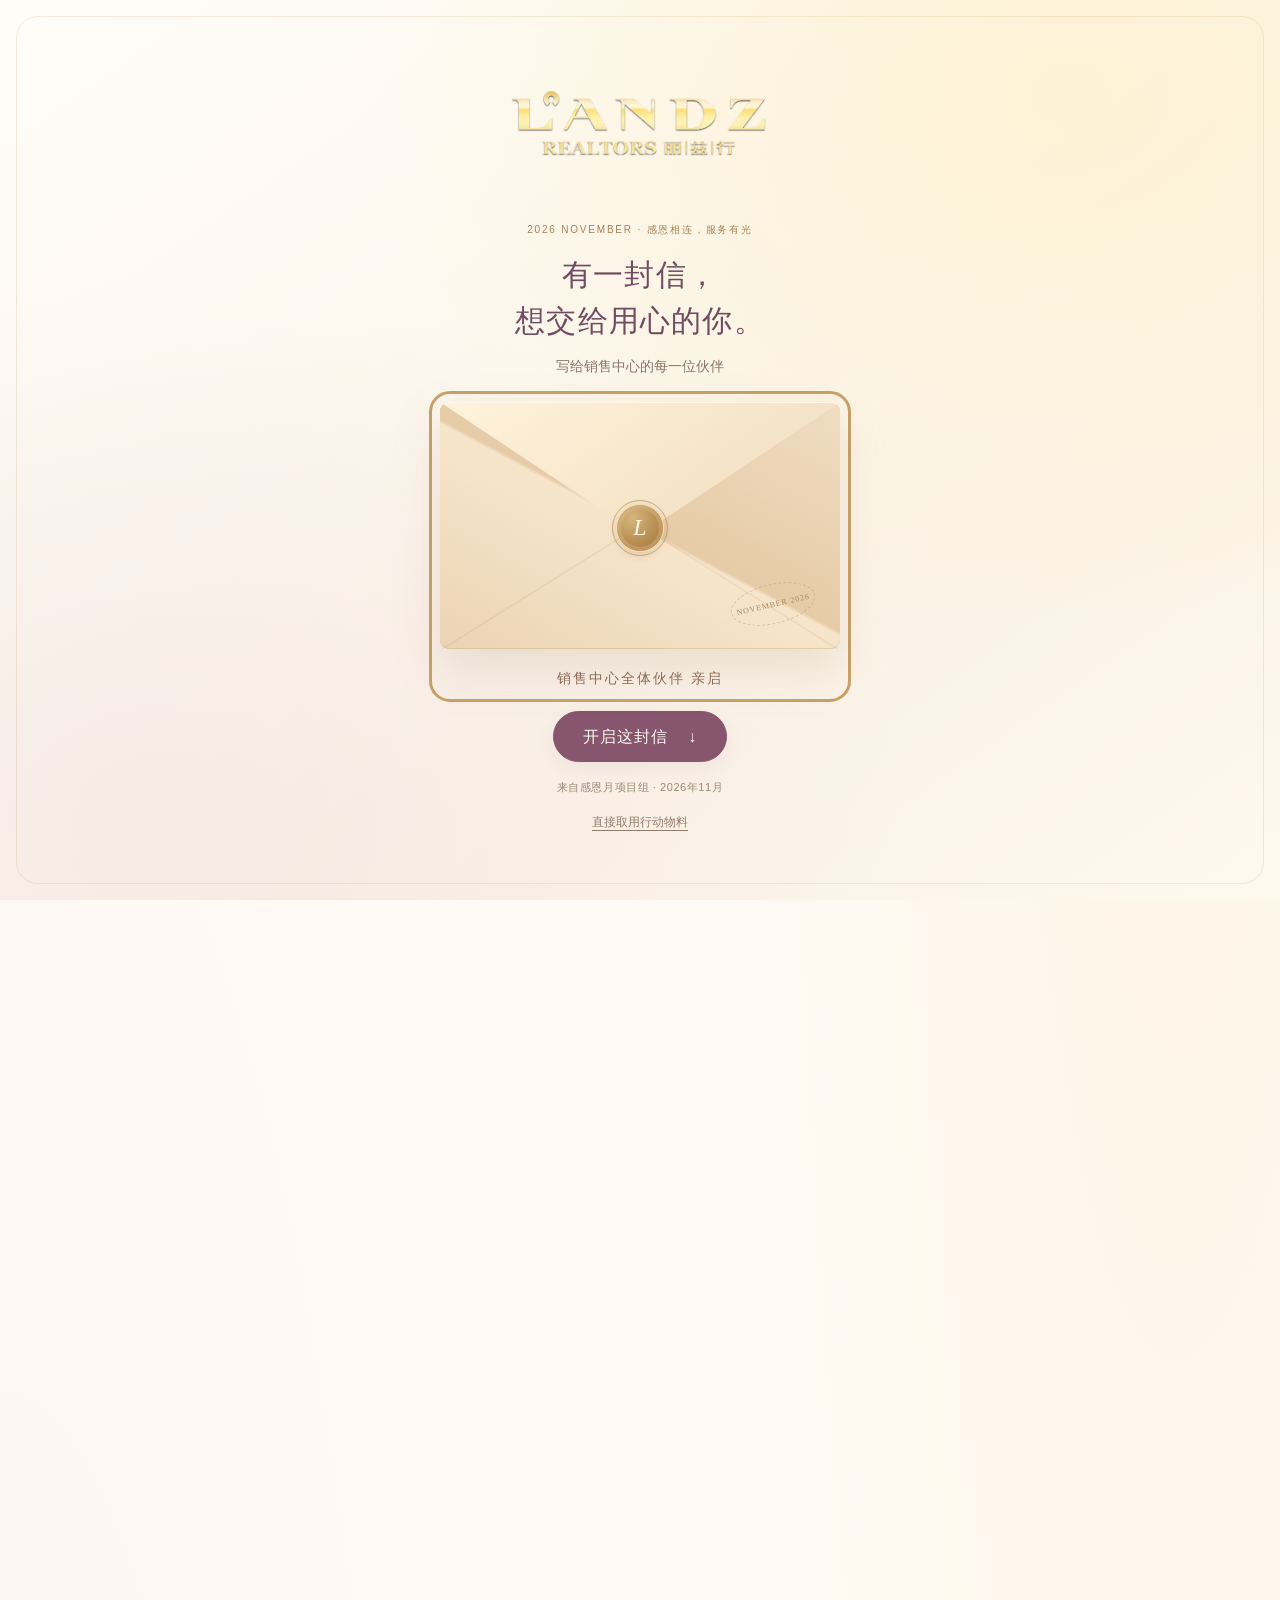
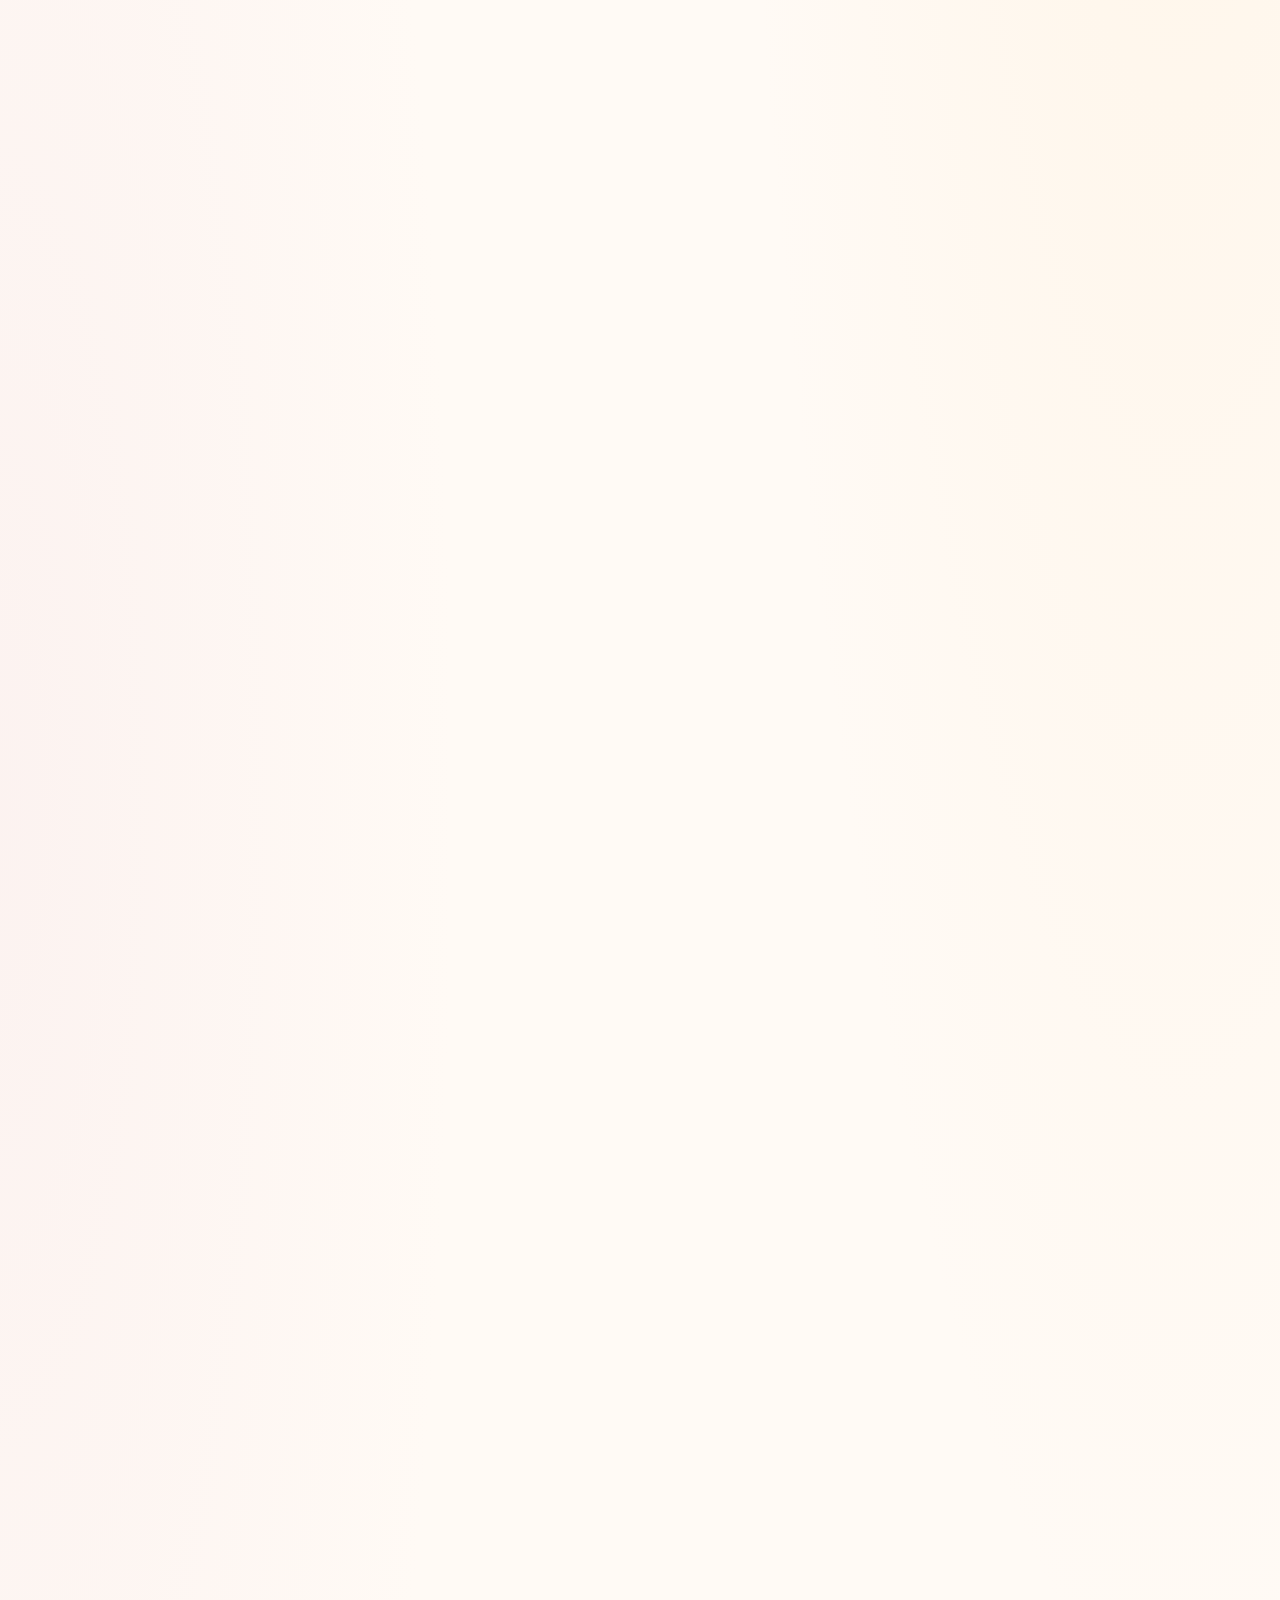
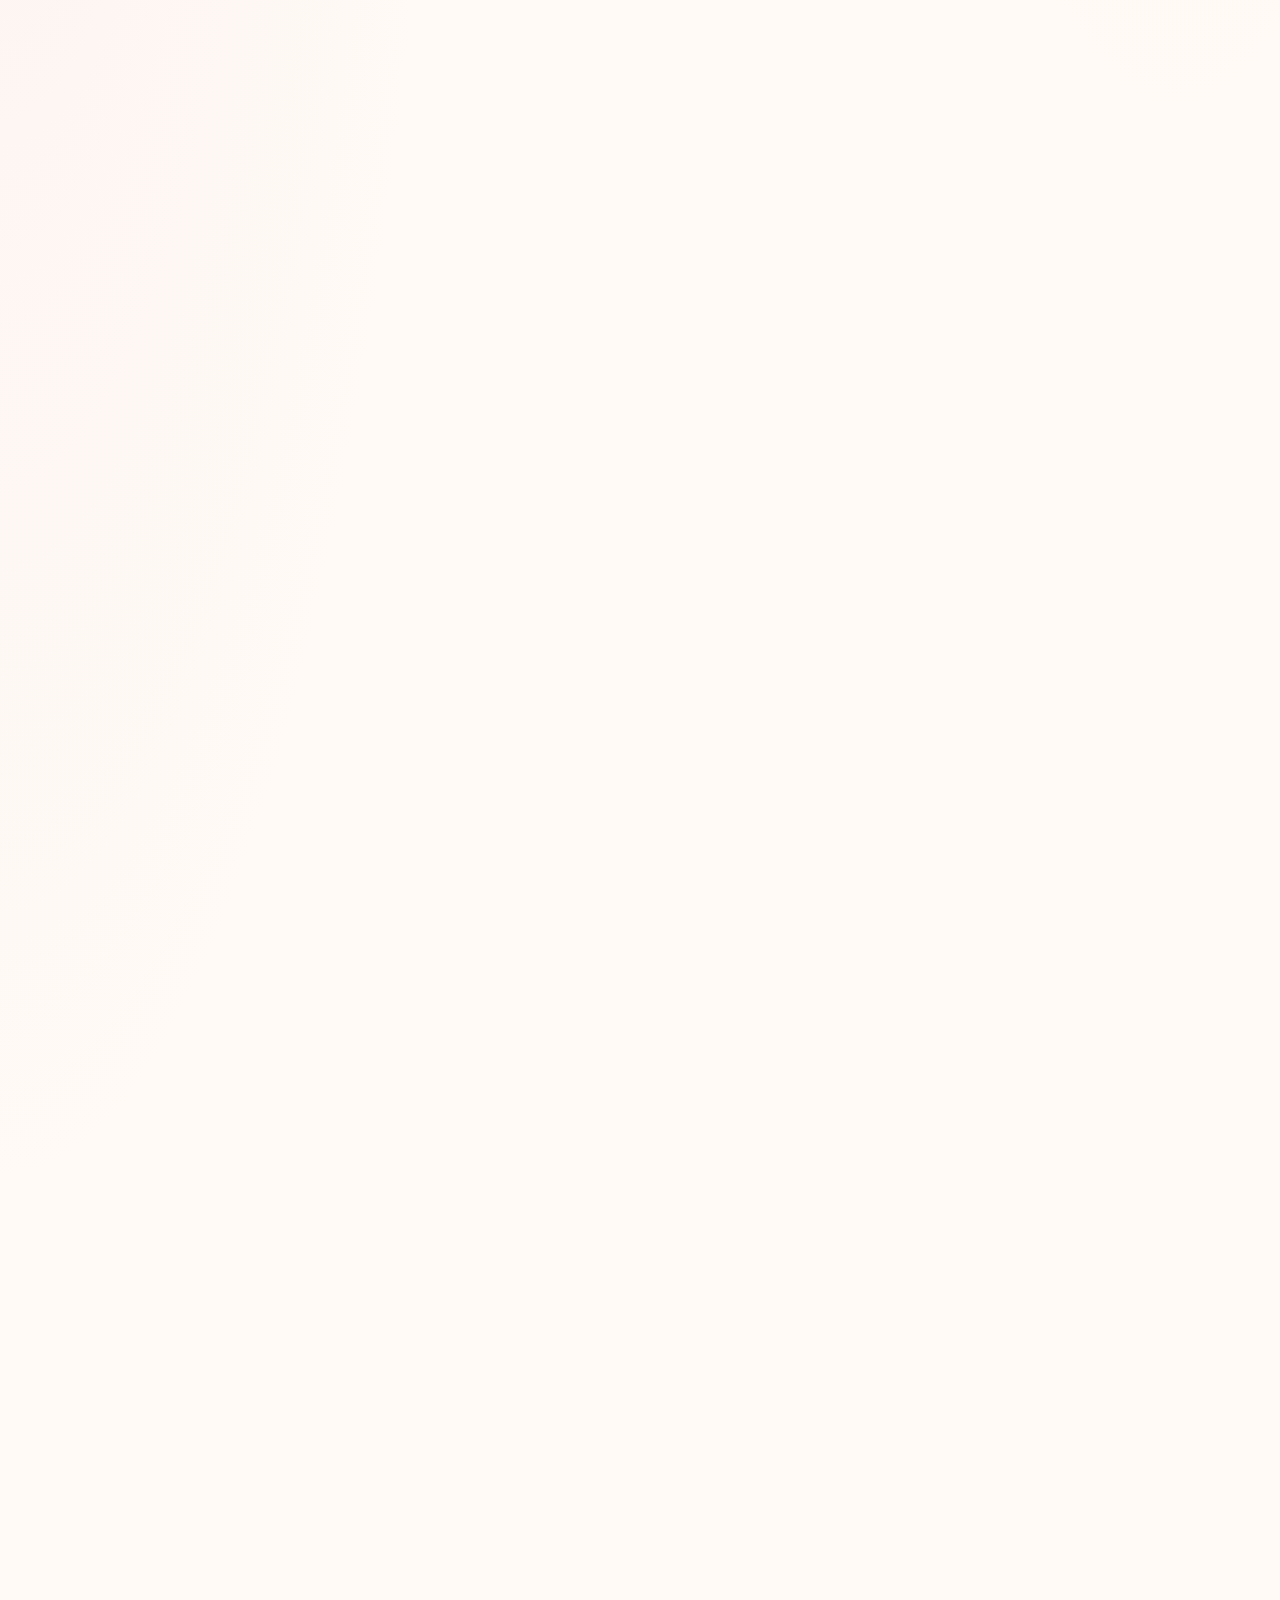
==== commit 9ece0d14: "Connect Shenzhen feedback form" ====
--- a/index.html
+++ b/index.html
@@ -39,13 +39,13 @@
   <footer class="site-footer"><span>LANDZ · 丽兹行</span><p>让感谢被听见，让服务被感受到。</p><div><a href="#start">回到伙伴来信</a><a href="qr.html">行动包二维码</a></div></footer>
   <nav id="mobile-nav" class="mobile-nav" aria-label="行动快捷导航"></nav>
   <div id="toast" class="toast" role="status" aria-live="polite"></div>
-  <script src="backend-config.js?v=20261110-jinshuju-success"></script>
+  <script src="backend-config.js?v=20261111-shenzhen-feedback"></script>
   <script src="supabase-adapter.js?v=20261102-professional-trim-v2"></script>
   <script src="assets.js?v=20261102-professional-trim-v2"></script>
   <script src="content-data.js?v=20261103-shanghai-report"></script>
   <script src="shenzhen-content.js?v=20261110-order"></script>
   <script src="gift-materials.js?v=20261111-gift-materials"></script>
-  <script src="feedback-form.js?v=20261110-feedback-visibility"></script>
+  <script src="feedback-form.js?v=20261111-shenzhen-feedback"></script>
   <script src="card-maker.js?v=20261105-duplex-original-logo"></script>
   <script src="inline-material-upload.js?v=20261102-professional-trim-v2"></script>
   <script src="private-feedback.js?v=20261102-professional-trim-v2"></script>
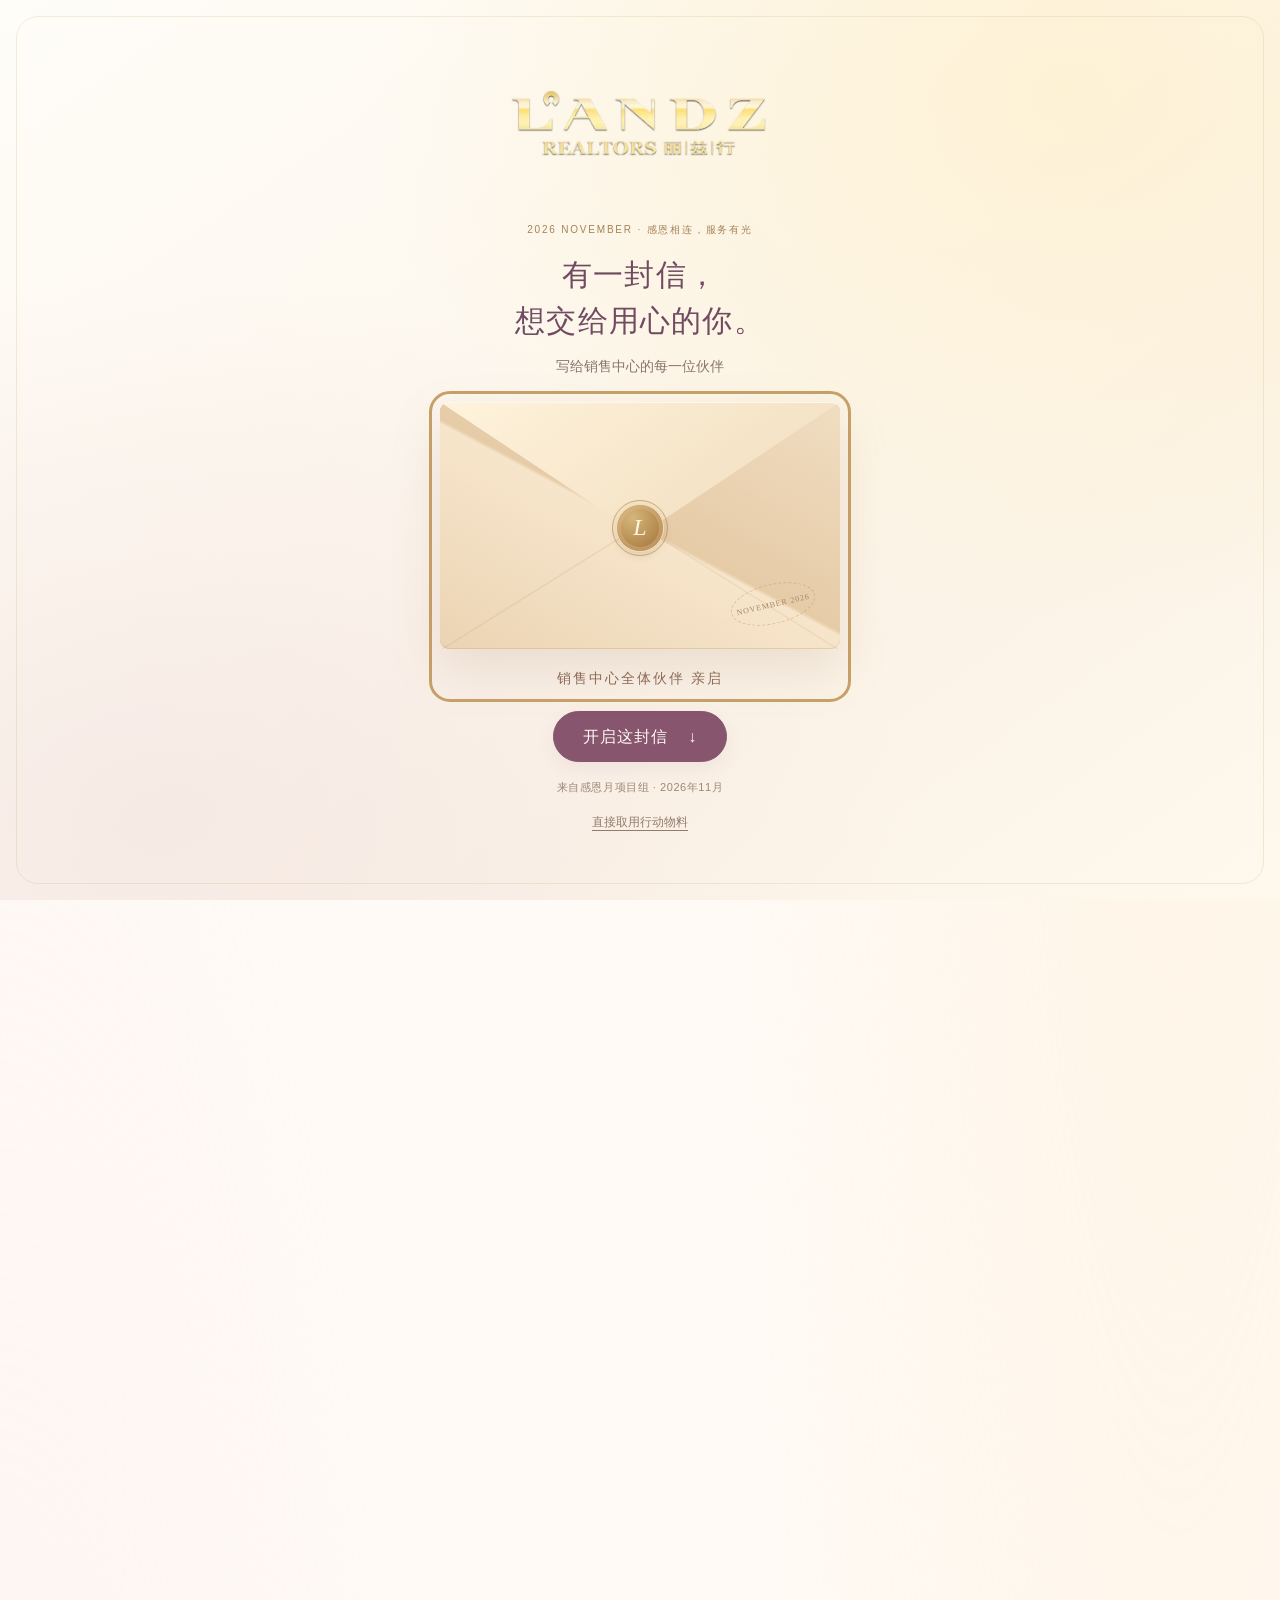
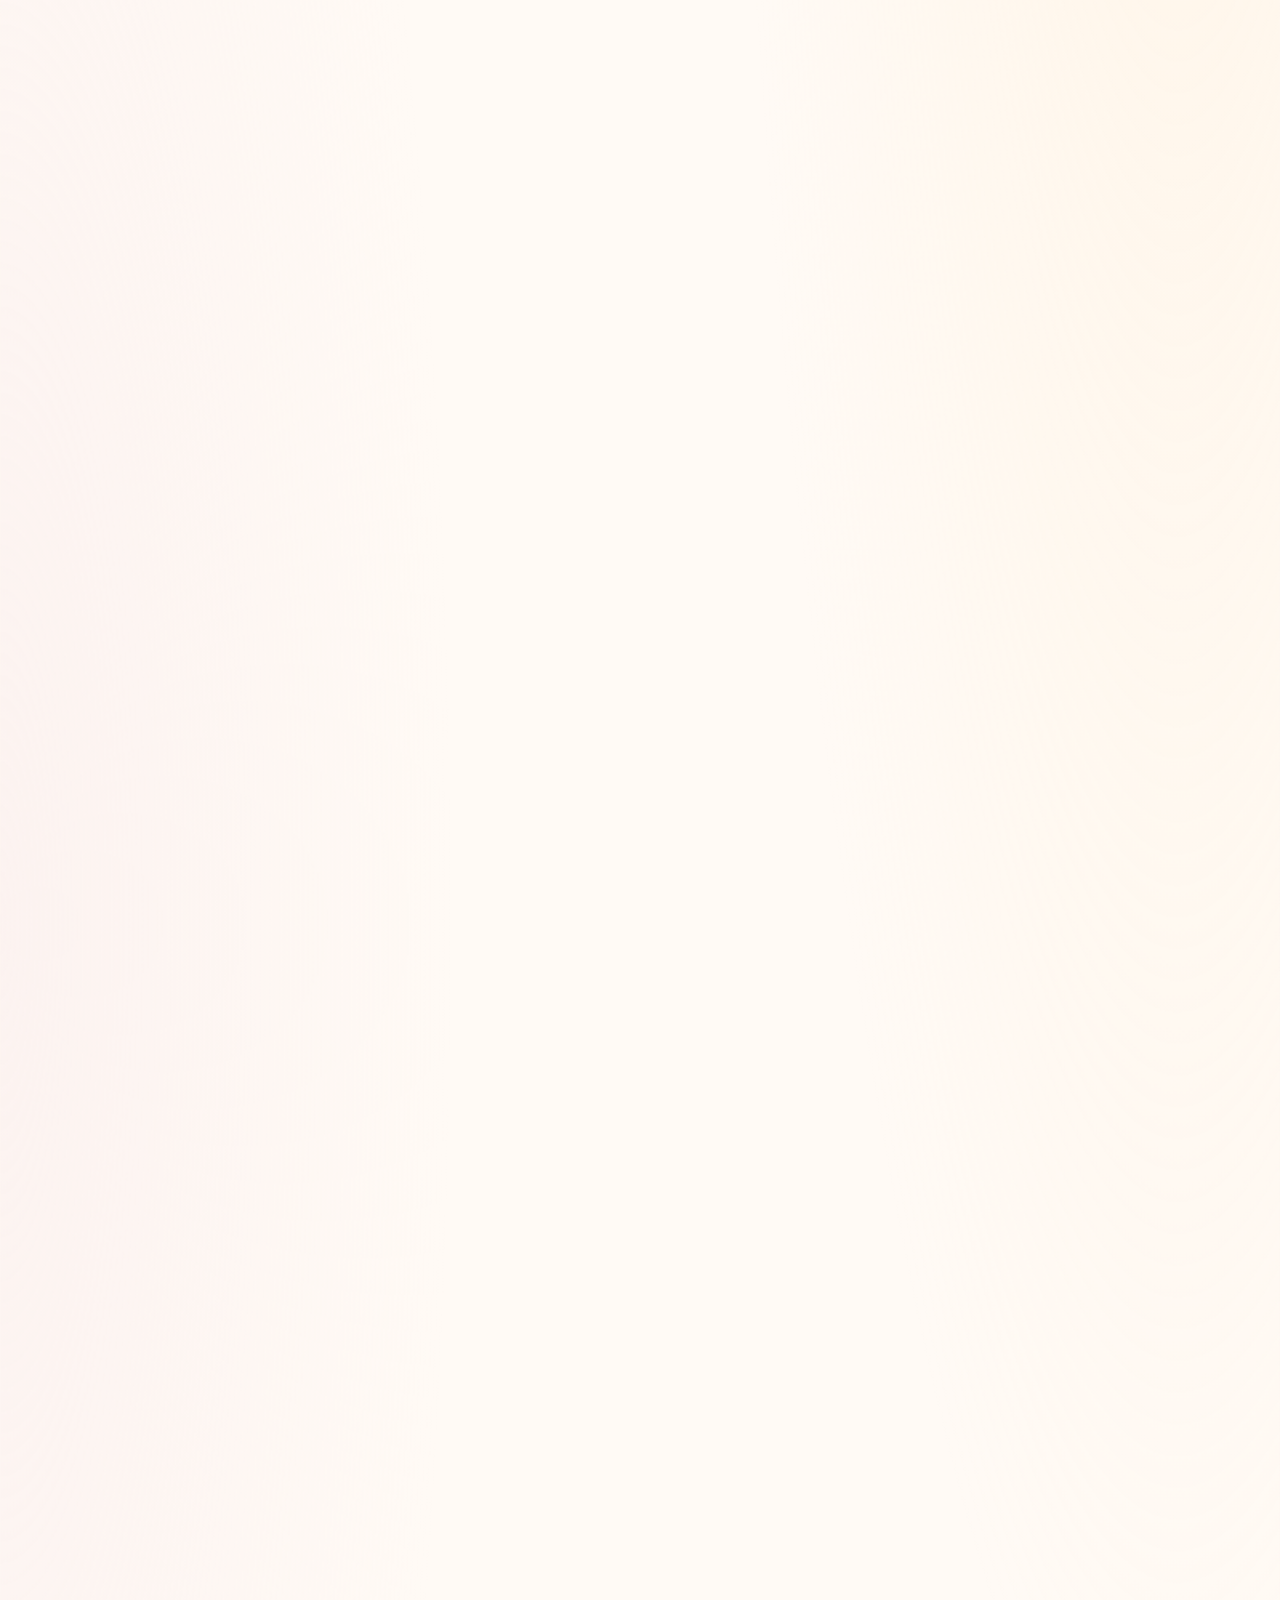
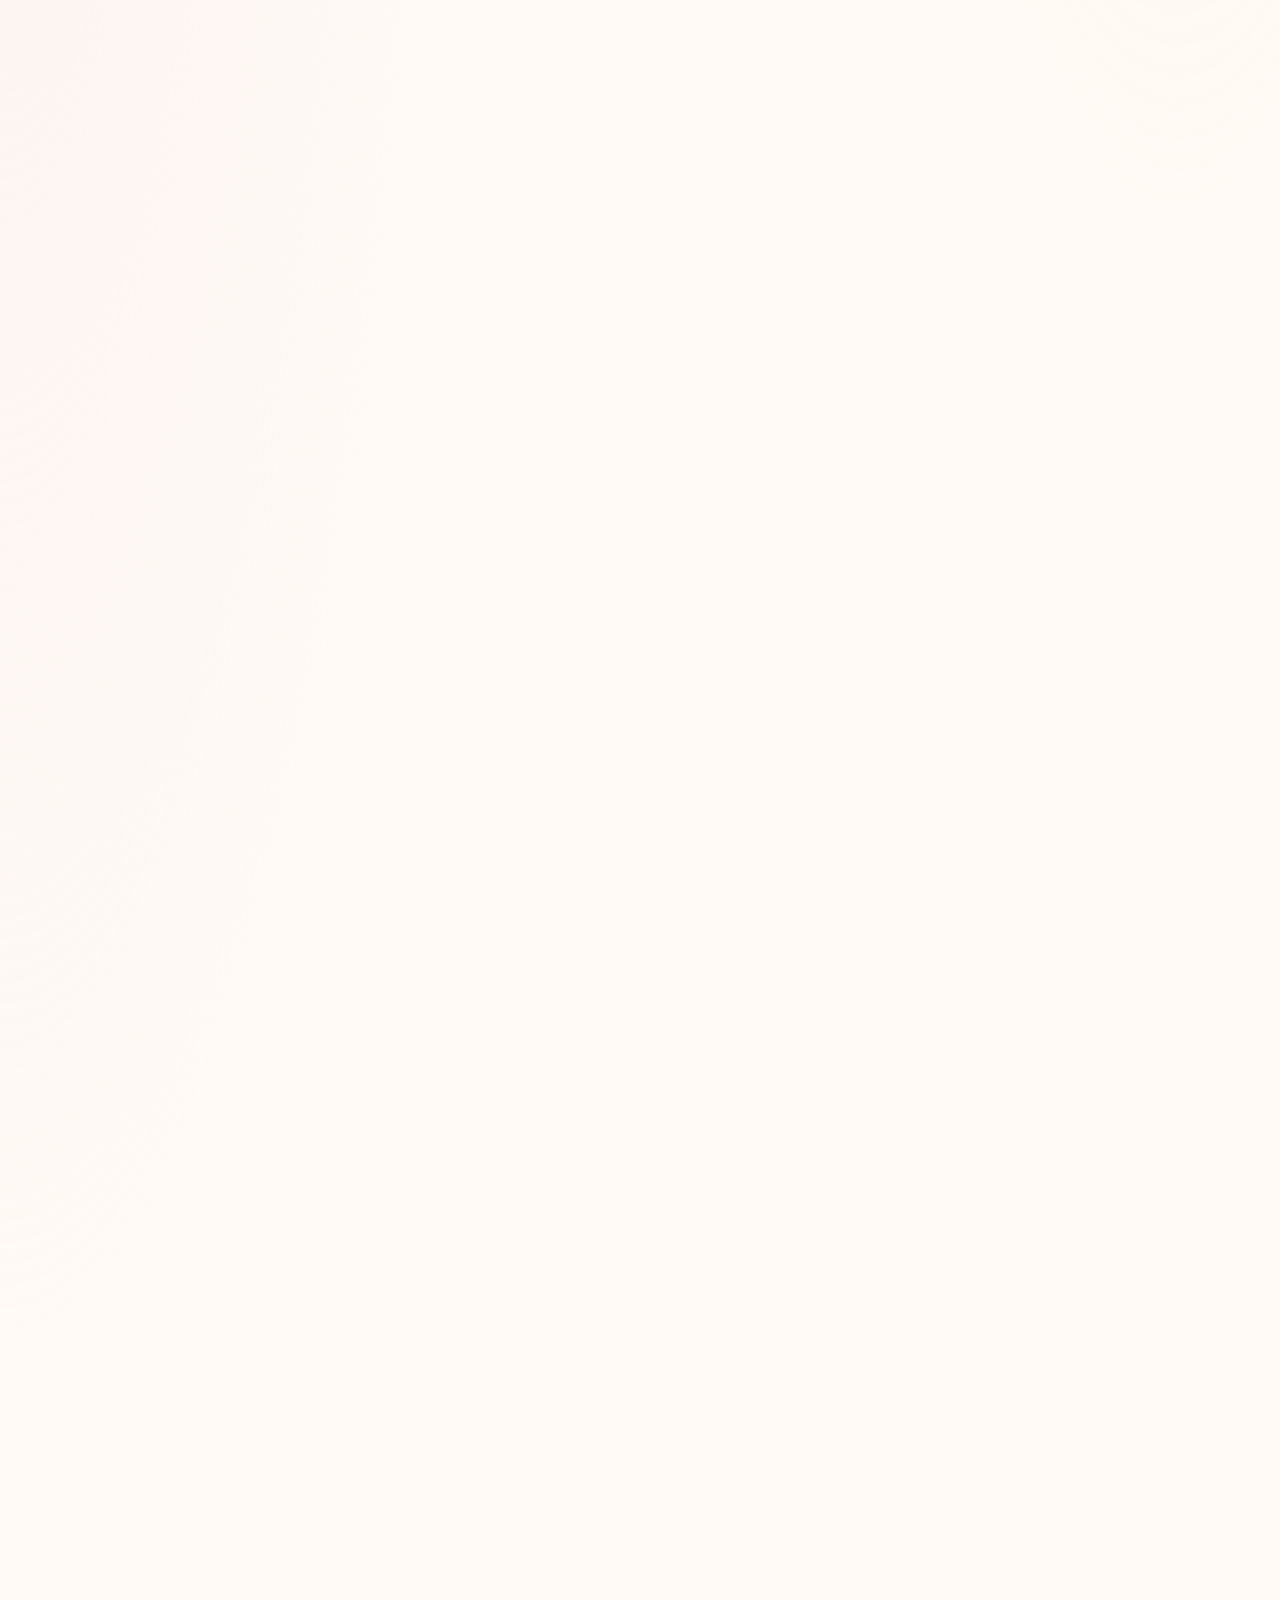
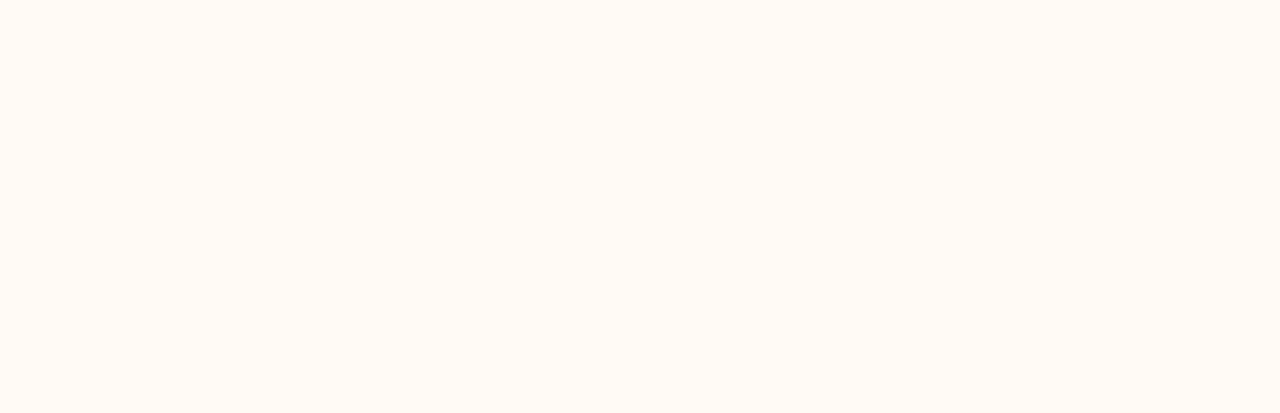
==== commit a9a36346: "Add product photos to six featured gifts" ====
--- a/index.html
+++ b/index.html
@@ -10,7 +10,7 @@
   <link rel="stylesheet" href="card-maker.css?v=20261102-professional-trim-v2">
   <link rel="stylesheet" href="inline-material-upload.css?v=20261102-professional-trim-v2">
   <link rel="stylesheet" href="private-feedback.css?v=20261102-professional-trim-v2">
-  <link rel="stylesheet" href="shenzhen.css?v=20261110-records">
+  <link rel="stylesheet" href="shenzhen.css?v=20261111-product-images">
   <link rel="stylesheet" href="featured-request.css?v=20261110-feedback-visibility">
   <link rel="stylesheet" href="gift-materials.css?v=20261111-gift-materials">
 </head>
@@ -43,12 +43,12 @@
   <script src="supabase-adapter.js?v=20261102-professional-trim-v2"></script>
   <script src="assets.js?v=20261102-professional-trim-v2"></script>
   <script src="content-data.js?v=20261103-shanghai-report"></script>
-  <script src="shenzhen-content.js?v=20261110-order"></script>
+  <script src="shenzhen-content.js?v=20261111-product-images"></script>
   <script src="gift-materials.js?v=20261111-gift-materials"></script>
   <script src="feedback-form.js?v=20261111-shenzhen-feedback"></script>
   <script src="card-maker.js?v=20261105-duplex-original-logo"></script>
   <script src="inline-material-upload.js?v=20261102-professional-trim-v2"></script>
   <script src="private-feedback.js?v=20261102-professional-trim-v2"></script>
-  <script src="app.js?v=20261111-gift-materials"></script>
+  <script src="app.js?v=20261111-product-images"></script>
 </body>
 </html>
--- a/shenzhen.css
+++ b/shenzhen.css
@@ -13,4 +13,13 @@
 .central-feedback-form label{display:grid;gap:6px;font-weight:600}
 .central-feedback-form input,.central-feedback-form select,.central-feedback-form textarea{width:100%;padding:11px 13px;border:1px solid #ddcfe1;border-radius:10px;background:white;color:inherit}
 .central-feedback-form button{justify-self:start}
-.feedback-submit-status{min-height:1.5em;color:#765183}
+.feedback-submit-status{min-height:1.5em;color:#765183}
+
+.featured-gift-product-image {
+  display: block;
+  width: 100%;
+  aspect-ratio: 4 / 3;
+  object-fit: contain;
+  background: #fff;
+  border-radius: 12px;
+}
